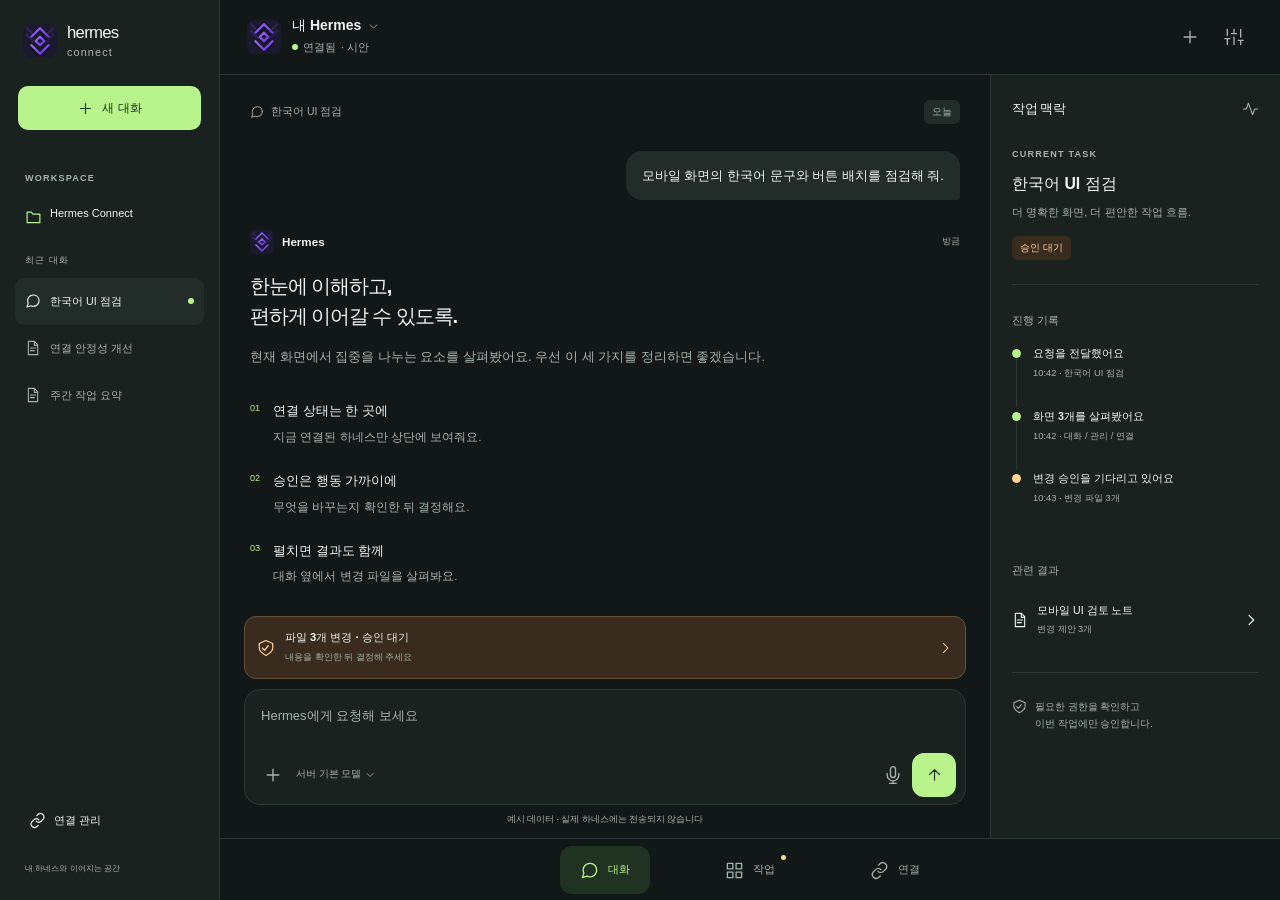
==== design/uiux-preview/app.html @ 6cae2353 "feat(design): add Korean README and five interactive UI concepts" ====
<!doctype html>
<html lang="ko">
  <head>
    <meta charset="utf-8" />
    <meta name="viewport" content="width=device-width, initial-scale=1" />
    <meta name="robots" content="noindex,nofollow" />
    <title>Hermes-Connect · UI 시안</title>
    <link rel="icon" href="assets/hermes.svg" type="image/svg+xml" />
    <link rel="stylesheet" href="app.css" />
  </head>
  <body>
    <div id="app"></div>
    <dialog id="sheet" aria-labelledby="sheet-title"></dialog>
    <div id="toast" role="status" aria-live="polite"></div>
    <script type="module" src="app.js"></script>
  </body>
</html>
---- design/uiux-preview/app.css ----
:root {
  color-scheme: dark;
  --font-scale: 1;
  --bg: #121817;
  --surface: #1a2220;
  --raised: #222c29;
  --line: #2d3833;
  --text: #f0f5f1;
  --muted: #a3b3aa;
  --accent: #b9f38c;
  --accent-ink: #193219;
  --subtle: #203222;
  --amber: #ffd493;
  --amber-bg: #392c1f;
  --danger: #f7a49a;
  font-size: calc(14px * var(--font-scale));
  font-family:
    Inter,
    -apple-system,
    BlinkMacSystemFont,
    "Segoe UI",
    "Noto Sans KR",
    sans-serif;
  font-synthesis: none;
}
* {
  box-sizing: border-box;
}
body {
  margin: 0;
  background: var(--bg);
  color: var(--text);
}
button,
input,
textarea {
  font: inherit;
}
button,
a,
input,
textarea {
  -webkit-tap-highlight-color: transparent;
}
button {
  cursor: pointer;
  color: inherit;
  background: none;
  border: 0;
}
button:disabled {
  opacity: 0.4;
  cursor: not-allowed;
}
a {
  color: inherit;
}
svg {
  width: 20px;
  height: 20px;
  flex-shrink: 0;
  vertical-align: middle;
}
button:focus-visible,
a:focus-visible {
  outline: 2px solid var(--accent);
  outline-offset: 3px;
}
input:focus-visible,
textarea:focus-visible {
  outline: 2px solid var(--accent);
  outline-offset: -2px;
}
button {
  touch-action: manipulation;
}
h1,
h2,
h3,
p {
  margin: 0;
}
h1 {
  font-size: 1.85rem;
  font-weight: 650;
  letter-spacing: -0.065em;
  line-height: 1.4;
}
h2 {
  font-size: 1.15rem;
  letter-spacing: -0.035em;
  line-height: 1.5;
}
h3 {
  font-size: 1rem;
  line-height: 1.5;
}
p {
  line-height: 1.8;
}
small {
  font-size: 0.78rem;
  line-height: 1.65;
}
strong {
  font-weight: 600;
}
.sr-only {
  position: absolute;
  width: 1px;
  height: 1px;
  padding: 0;
  margin: -1px;
  overflow: hidden;
  clip: rect(0, 0, 0, 0);
  white-space: nowrap;
  border: 0;
}
.app-shell {
  height: 100dvh;
  display: flex;
  overflow: hidden;
}
.app-main {
  display: flex;
  flex-direction: column;
  flex: 1;
  min-width: 0;
  min-height: 0;
}
.app-header {
  display: flex;
  justify-content: space-between;
  align-items: center;
  padding: 15px 22px;
  gap: 10px;
  border-bottom: 1px solid var(--line);
  flex-shrink: 0;
  background: var(--bg);
}
.connection-title {
  display: flex;
  align-items: center;
  text-align: left;
  gap: 11px;
  min-width: 0;
  padding: 0;
}
.connection-title > span:last-child {
  min-width: 0;
}
.connection-title strong {
  display: flex;
  gap: 6px;
  align-items: center;
  overflow-wrap: anywhere;
}
.connection-title strong svg {
  width: 13px;
  height: 13px;
  color: var(--muted);
}
.connection-title small {
  display: flex;
  align-items: center;
  gap: 5px;
  color: var(--muted);
  margin-top: 3px;
  flex-wrap: wrap;
}
.brand-mark {
  width: 34px;
  height: 34px;
  border-radius: 11px;
  display: inline-flex;
  align-items: center;
  justify-content: center;
  flex-shrink: 0;
  background: transparent;
}
.brand-mark img {
  width: 100%;
  height: 100%;
}
.status-dot,
.tiny-dot,
.metric-dot {
  display: inline-block;
  width: 6px;
  height: 6px;
  border-radius: 50%;
  background: var(--accent);
  flex-shrink: 0;
}
.status-dot.disconnected {
  background: var(--amber);
}
.header-actions {
  display: flex;
  align-items: center;
  flex-shrink: 0;
}
.icon-btn {
  display: inline-flex;
  align-items: center;
  justify-content: center;
  min-width: 44px;
  min-height: 44px;
  padding: 10px;
  border-radius: 12px;
  color: var(--muted);
}
.icon-btn:hover {
  background: var(--raised);
  color: var(--text);
}
.btn {
  display: inline-flex;
  align-items: center;
  justify-content: center;
  gap: 8px;
  min-height: 44px;
  border-radius: 10px;
  padding: 10px 14px;
  font-size: 0.86rem;
  font-weight: 550;
  line-height: 1.5;
}
.btn:hover {
  background: var(--raised);
}
.btn.primary {
  background: var(--accent);
  color: var(--accent-ink);
}
.btn.primary:hover {
  filter: brightness(0.94);
}
.btn.outlined {
  border: 1px solid var(--line);
}
.btn.wide {
  width: 100%;
}
.btn svg {
  width: 17px;
  height: 17px;
}
.badge {
  font-size: 0.7rem;
  line-height: 1.6;
  display: inline-flex;
  align-items: center;
  justify-content: center;
  padding: 4px 8px;
  border-radius: 6px;
  background: var(--raised);
  color: var(--muted);
  flex-shrink: 0;
}
.badge.amber {
  color: var(--amber);
  background: var(--amber-bg);
}
.badge.green {
  color: var(--accent);
  background: var(--subtle);
}
.eyebrow,
.page-kicker {
  font-size: 0.65rem;
  letter-spacing: 0.13em;
  line-height: 1.7;
  color: var(--muted);
  font-weight: 600;
}
.workspace {
  flex: 1;
  display: flex;
  min-height: 0;
  min-width: 0;
  overflow: hidden;
}
.chat-panel {
  display: flex;
  flex-direction: column;
  flex: 1;
  min-width: 0;
  min-height: 0;
}
.chat-scroll {
  flex: 1;
  min-height: 0;
  overflow: auto;
  padding: 20px 22px 8px;
  overscroll-behavior: contain;
  scrollbar-width: thin;
  scrollbar-color: var(--line) transparent;
}
.conversation-title {
  display: flex;
  align-items: center;
  justify-content: space-between;
  gap: 10px;
  font-size: 0.75rem;
  color: var(--muted);
  margin-bottom: 27px;
}
.conversation-title > span:first-child {
  display: flex;
  align-items: center;
  gap: 7px;
}
.conversation-title svg {
  width: 14px;
  height: 14px;
}
.user-message {
  margin: 0 0 30px auto;
  width: fit-content;
  max-width: 89%;
  padding: 13px 16px;
  border-radius: 16px 16px 3px 16px;
  background: var(--raised);
  font-size: 0.94rem;
  line-height: 1.75;
  overflow-wrap: anywhere;
  white-space: pre-wrap;
}
.message-author {
  display: flex;
  align-items: center;
  gap: 8px;
  font-size: 0.83rem;
  margin-bottom: 17px;
}
.message-author .brand-mark {
  width: 24px;
  height: 24px;
  border-radius: 8px;
}
.message-author .brand-mark img {
  width: 100%;
  height: 100%;
}
.message-author > span:last-child {
  margin-left: auto;
  color: var(--muted);
  font-size: 0.65rem;
}
.assistant-message h2 {
  font-size: 1.45rem;
  line-height: 1.5;
  letter-spacing: -0.055em;
  margin-bottom: 13px;
}
.assistant-message > p {
  font-size: 0.93rem;
  color: var(--muted);
}
.findings {
  margin: 20px 0;
}
.findings > div {
  display: flex;
  align-items: flex-start;
  gap: 13px;
  padding: 11px 0;
}
.findings > div > span {
  font-size: 0.65rem;
  color: var(--accent);
  padding-top: 4px;
  font-variant-numeric: tabular-nums;
}
.findings p {
  font-size: 0.84rem;
  color: var(--muted);
}
.findings strong {
  display: block;
  color: var(--text);
  font-size: 0.94rem;
  margin-bottom: 3px;
}
.artifact-card {
  display: flex;
  align-items: center;
  gap: 12px;
  text-align: left;
  width: 100%;
  padding: 15px;
  border: 1px solid var(--line);
  border-radius: 12px;
  background: var(--surface);
}
.artifact-card > svg:first-child {
  color: var(--accent);
}
.artifact-card > span {
  flex: 1;
  min-width: 0;
}
.artifact-card strong {
  font-size: 0.86rem;
  display: block;
}
.artifact-card small {
  display: block;
  color: var(--muted);
  margin-top: 4px;
}
.artifact-card > svg:last-child {
  width: 16px;
  color: var(--muted);
}
.message-meta {
  display: flex;
  align-items: center;
  gap: 6px;
  font-size: 0.67rem;
  color: var(--muted);
  margin: 6px 0 12px;
}
.message-meta > svg {
  width: 13px;
  height: 13px;
}
.message-meta .icon-btn {
  margin-left: auto;
}
.message-meta .icon-btn svg {
  width: 15px;
}
.composer-wrap {
  padding: 8px 16px 10px;
  flex-shrink: 0;
  background: var(--bg);
  max-height: 52%;
  overflow: auto;
}
.composer {
  border: 1px solid var(--line);
  border-radius: 16px;
  background: var(--surface);
  padding: 10px 9px 7px;
}
.composer textarea {
  width: 100%;
  resize: none;
  display: block;
  background: transparent;
  color: var(--text);
  border: 0;
  border-radius: 5px;
  padding: 5px 7px;
  min-height: 47px;
  max-height: 160px;
  font-size: 0.93rem;
  line-height: 1.65;
}
.composer textarea::placeholder {
  color: var(--muted);
}
.composer-tools {
  display: flex;
  justify-content: space-between;
  align-items: center;
  gap: 6px;
}
.composer-tools > div {
  display: flex;
  align-items: center;
  min-width: 0;
}
.composer-tools .icon-btn {
  padding: 8px;
  min-width: 38px;
  min-height: 44px;
}
.model-button {
  font-size: 0.7rem;
  color: var(--muted);
  padding: 7px 4px;
  gap: 3px;
  flex-direction: row-reverse;
}
.model-button svg {
  width: 12px;
  height: 12px;
}
.send-button {
  display: flex;
  align-items: center;
  justify-content: center;
  background: var(--accent);
  color: var(--accent-ink);
  border-radius: 12px;
  min-width: 44px;
  min-height: 44px;
}
.send-button svg {
  width: 17px;
  height: 17px;
}
.composer-note {
  display: block;
  text-align: center;
  color: var(--muted);
  font-size: 0.62rem;
  margin: 7px 0 0;
}
.approval-card {
  border: 1px solid #675037;
  background: var(--amber-bg);
  padding: 17px;
  border-radius: 14px;
  margin: 18px 0;
}
.approval-heading {
  display: flex;
  align-items: center;
  flex-wrap: wrap;
  gap: 10px;
}
.approval-icon {
  display: flex;
  align-items: center;
  justify-content: center;
  color: var(--amber);
  width: 31px;
  height: 34px;
  flex-shrink: 0;
}
.approval-heading > div {
  flex: 1;
  min-width: 100px;
}
.approval-heading strong {
  display: block;
  font-size: 0.85rem;
  line-height: 1.6;
}
.approval-heading small {
  display: block;
  color: var(--muted);
  font-size: 0.7rem;
  margin-top: 3px;
}
.approval-heading .badge {
  font-size: 0.63rem;
  background: transparent;
  padding: 0;
}
.approval-card > p {
  font-size: 0.82rem;
  margin-top: 12px;
  color: var(--muted);
}
.approval-actions {
  display: flex;
  justify-content: flex-end;
  gap: 7px;
  margin-top: 12px;
}
.approval-actions .btn {
  font-size: 0.8rem;
}
.approval-card.compact {
  padding: 11px 12px;
  margin: 0 0 10px;
}
.compact .approval-heading {
  gap: 6px;
}
.compact .approval-heading .badge {
  display: none;
}
.compact .approval-icon {
  width: 23px;
}
.compact .approval-heading strong {
  font-size: 0.78rem;
}
.compact .approval-actions {
  margin-top: 6px;
}
.compact .approval-actions .btn {
  padding: 7px 13px;
}
.compact .approval-actions .btn:first-child {
  color: var(--muted);
}
.decision-receipt {
  display: flex;
  align-items: center;
  gap: 8px;
  flex-wrap: wrap;
  font-size: 0.78rem;
  padding: 12px;
  color: var(--accent);
}
.decision-receipt small {
  margin-left: auto;
}
.bottom-nav {
  display: flex;
  align-items: stretch;
  justify-content: space-around;
  border-top: 1px solid var(--line);
  padding: 6px 10px max(6px, env(safe-area-inset-bottom));
  background: var(--bg);
  flex-shrink: 0;
}
.bottom-nav > button {
  min-width: 64px;
  min-height: 48px;
  display: flex;
  flex-direction: column;
  align-items: center;
  justify-content: center;
  gap: 5px;
  border-radius: 12px;
  position: relative;
  color: var(--muted);
  padding: 5px 9px;
}
.bottom-nav > button > span {
  font-size: 0.7rem;
}
.bottom-nav > button[aria-current] {
  color: var(--accent);
  background: var(--subtle);
}
.bottom-nav svg {
  width: 19px;
  height: 19px;
}
.nav-dot {
  position: absolute;
  top: 5px;
  right: 20%;
  background: var(--amber);
  width: 5px;
  height: 5px;
  border-radius: 50%;
}
.offline-banner {
  background: var(--amber-bg);
  color: var(--amber);
  padding: 8px 15px;
  display: flex;
  align-items: center;
  gap: 8px;
  flex-shrink: 0;
  font-size: 0.75rem;
  line-height: 1.6;
}
.offline-banner > span {
  flex: 1;
}
.offline-banner .btn {
  font-size: 0.75rem;
  min-width: 65px;
  padding: 5px;
}
.session-sidebar,
.context-rail {
  display: none;
}
.scroll-panel {
  flex: 1;
  min-width: 0;
  overflow: auto;
  padding: 28px 22px;
}
.page-kicker {
  color: var(--accent);
  margin-bottom: 9px;
}
.page-heading {
  display: flex;
  align-items: center;
  justify-content: space-between;
  gap: 10px;
  margin-bottom: 24px;
}
.page-heading p {
  color: var(--muted);
  font-size: 0.87rem;
  margin-top: 7px;
}
.metrics {
  display: grid;
  grid-template-columns: repeat(3, minmax(0, 1fr));
  gap: 8px;
  padding: 17px 0;
  border-top: 1px solid var(--line);
  border-bottom: 1px solid var(--line);
  margin-bottom: 24px;
}
.metrics > div {
  padding-left: 15px;
  border-left: 1px solid var(--line);
}
.metrics > div:first-child {
  border-left: 0;
  padding-left: 0;
}
.metrics > div > span {
  font-size: 0.7rem;
  color: var(--muted);
}
.metrics strong {
  display: flex;
  align-items: center;
  gap: 8px;
  font-size: 2.25rem;
  line-height: 1.6;
  letter-spacing: -0.055em;
  font-weight: 450;
}
.metrics .attention strong {
  color: var(--amber);
}
.section-heading {
  display: flex;
  align-items: center;
  justify-content: space-between;
  margin: 26px 0 13px;
  gap: 10px;
}
.section-heading h2 {
  font-size: 0.94rem;
}
.section-heading > svg {
  color: var(--muted);
  width: 17px;
}
.task-list {
  border-top: 1px solid var(--line);
}
.task-row {
  display: flex;
  align-items: center;
  gap: 12px;
  text-align: left;
  width: 100%;
  padding: 19px 0;
  border-bottom: 1px solid var(--line);
}
.task-icon {
  width: 38px;
  height: 40px;
  display: flex;
  align-items: center;
  justify-content: center;
  background: var(--raised);
  color: var(--accent);
  border-radius: 11px;
  flex-shrink: 0;
}
.task-icon.amber {
  color: var(--amber);
  background: var(--amber-bg);
}
.task-text {
  flex: 1;
  min-width: 0;
}
.task-text strong {
  font-size: 0.9rem;
  display: block;
  line-height: 1.6;
}
.task-text small {
  color: var(--muted);
  display: block;
  margin-top: 3px;
  font-size: 0.72rem;
}
.task-row > svg {
  width: 16px;
  color: var(--muted);
}
.progress {
  display: block;
  height: 3px;
  background: var(--raised);
  border-radius: 5px;
  margin-top: 10px;
  overflow: hidden;
  max-width: 170px;
}
.progress span {
  display: block;
  width: 68%;
  height: 100%;
  background: var(--accent);
}
.insight-card {
  display: flex;
  align-items: flex-start;
  gap: 13px;
  background: var(--surface);
  border-radius: 14px;
  padding: 18px;
  margin-top: 25px;
}
.insight-card > svg {
  color: var(--accent);
  margin-top: 2px;
}
.insight-card strong {
  font-size: 0.86rem;
}
.insight-card p {
  font-size: 0.8rem;
  color: var(--muted);
  margin-top: 7px;
}
.insight-card .btn {
  padding-left: 0;
  color: var(--accent);
  font-size: 0.76rem;
}
.local-reply {
  font-size: 0.9rem;
  line-height: 1.8;
  margin-bottom: 24px;
  color: var(--muted);
  overflow-wrap: anywhere;
}
.empty-state {
  text-align: center;
  padding: 45px 0;
}
.empty-state > .brand-mark {
  width: 52px;
  height: 52px;
  border-radius: 17px;
  margin-bottom: 24px;
}
.empty-state .eyebrow {
  margin-bottom: 18px;
}
.empty-state p:not(.eyebrow) {
  color: var(--muted);
  font-size: 0.9rem;
  margin: 16px 0;
}
.empty-state .btn {
  border: 1px solid var(--line);
  font-size: 0.8rem;
}
.connection-card {
  border: 1px solid var(--line);
  border-radius: 16px;
  background: var(--surface);
  padding: 18px;
}
.connection-card-title {
  display: flex;
  gap: 10px;
  align-items: center;
  flex-wrap: wrap;
}
.connection-card-title > div {
  flex: 1;
  min-width: 100px;
}
.connection-card-title h2 {
  font-size: 1rem;
  overflow-wrap: anywhere;
}
.connection-card-title p {
  font-size: 0.7rem;
  color: var(--muted);
  margin-top: 2px;
}
.capability-list {
  display: flex;
  gap: 20px;
  flex-wrap: wrap;
  margin: 24px 0;
  font-size: 0.8rem;
}
.capability-list span {
  display: flex;
  align-items: center;
  gap: 6px;
  color: var(--muted);
}
.capability-list svg {
  width: 15px;
  height: 15px;
  color: var(--accent);
}
.route-row {
  display: flex;
  align-items: center;
  gap: 9px;
  text-align: left;
  width: 100%;
  border-top: 1px solid var(--line);
  padding: 17px 0 0;
  font-size: 0.82rem;
}
.route-row > span {
  flex: 1;
}
.route-row small {
  display: block;
  color: var(--muted);
  font-size: 0.72rem;
  margin-top: 3px;
}
.route-row > svg {
  width: 17px;
  color: var(--muted);
}
.extension-card {
  padding: 22px 0;
  margin: 6px 0 18px;
  border-bottom: 1px solid var(--line);
}
.extension-card > div {
  display: flex;
  gap: 9px;
  font-size: 0.9rem;
}
.extension-card p {
  font-size: 0.85rem;
  color: var(--muted);
  margin: 14px 0 5px;
}
.extension-card .btn {
  color: var(--accent);
  padding-left: 0;
}
.muted-note {
  font-size: 0.75rem;
  color: var(--muted);
  line-height: 1.8;
  margin: 18px 0;
}
.studio-switch {
  display: none;
}
.artifact-pane {
  display: none;
}
.theme-mission {
  --bg: #111923;
  --surface: #192332;
  --raised: #202f41;
  --line: #2a3b50;
  --text: #f3f6fd;
  --muted: #a2b3c9;
  --accent: #adc8ff;
  --accent-ink: #14294b;
  --subtle: #20314a;
}
.theme-mission .brand-mark {
  border-radius: 9px;
}
.theme-mission .page-heading h1 {
  font-size: 1.7rem;
}
.theme-mission .approval-card {
  border-radius: 10px;
}
.theme-studio {
  --bg: #14171d;
  --surface: #1b2029;
  --raised: #252c36;
  --line: #303745;
  --text: #eef3fc;
  --muted: #a4afc1;
  --accent: #a5dafa;
  --accent-ink: #153747;
  --subtle: #213441;
}
.theme-studio .app-header {
  padding-top: 12px;
  padding-bottom: 12px;
}
.theme-studio .studio-switch {
  display: flex;
  gap: 18px;
  padding: 0 22px;
  border-bottom: 1px solid var(--line);
  flex-shrink: 0;
}
.studio-switch button {
  min-height: 47px;
  position: relative;
  font-size: 0.85rem;
  color: var(--muted);
  padding: 8px 6px;
}
.studio-switch button[aria-selected="true"] {
  color: var(--accent);
  box-shadow: inset 0 -2px var(--accent);
}
.studio-switch button > span {
  font-size: 0.65rem;
  margin-left: 5px;
  border: 1px solid var(--line);
  padding: 2px 5px;
  border-radius: 4px;
}
.show-result > .chat-panel {
  display: none;
}
.show-result > .artifact-pane {
  display: flex;
  flex: 1;
  min-width: 0;
  flex-direction: column;
}
.result-heading {
  padding: 19px 20px;
  display: flex;
  justify-content: space-between;
  align-items: center;
  gap: 10px;
}
.result-heading > div {
  display: flex;
  align-items: center;
  gap: 8px;
  font-size: 0.85rem;
}
.result-heading svg {
  width: 17px;
  color: var(--accent);
}
.result-tabs {
  display: flex;
  gap: 15px;
  border-bottom: 1px solid var(--line);
  padding: 0 20px;
}
.result-tabs button {
  padding: 10px 0 12px;
  min-height: 44px;
  font-size: 0.74rem;
  color: var(--muted);
}
.result-tabs button[aria-selected="true"] {
  color: var(--accent);
  box-shadow: inset 0 -2px var(--accent);
}
.artifact-scroll {
  flex: 1;
  overflow: auto;
  min-height: 0;
  padding: 20px;
}
.diff-summary h2 {
  font-size: 1rem;
}
.diff-summary p {
  font-size: 0.74rem;
  color: var(--muted);
  margin: 6px 0 10px;
}
.diff-plus {
  color: #a4deb5;
  font-size: 0.75rem;
}
.diff-minus {
  color: #e7a59e;
  font-size: 0.75rem;
  margin-left: 7px;
}
.diff-file {
  display: flex;
  align-items: center;
  gap: 7px;
  font-size: 0.77rem;
  padding: 12px;
  margin-top: 24px;
  background: var(--raised);
  border: 1px solid var(--line);
  border-radius: 8px 8px 0 0;
}
.diff-file svg {
  width: 14px;
}
.code-diff {
  margin: 0 0 18px;
  overflow-x: auto;
  border: 1px solid var(--line);
  border-top: 0;
  border-radius: 0 0 8px 8px;
  font-size: 0.7rem;
  line-height: 2.2;
  padding: 12px 0;
  tab-size: 2;
  font-family: "SFMono-Regular", Consolas, monospace;
}
.code-diff span {
  display: inline-block;
  min-width: 100%;
  padding: 0 10px;
}
.code-context {
  color: var(--muted);
}
.code-minus {
  color: #efaba8;
  background: #432b3060;
}
.code-plus {
  color: #a4deb5;
  background: #23463260;
}
.changed-file {
  display: flex;
  gap: 8px;
  align-items: center;
  font-size: 0.71rem;
  padding: 13px 0;
  border-bottom: 1px solid var(--line);
  flex-wrap: wrap;
  overflow-wrap: anywhere;
}
.changed-file svg {
  width: 14px;
}
.changed-file span {
  margin-left: auto;
  color: var(--muted);
}
.artifact-approval {
  padding: 12px 15px;
  max-height: 45%;
  overflow: auto;
}
.note-document h2 {
  margin: 13px 0;
}
.note-document h3 {
  margin: 24px 0 9px;
  font-size: 0.98rem;
}
.note-document p {
  font-size: 0.88rem;
  color: var(--muted);
}
.terminal {
  font-family: "SFMono-Regular", Consolas, monospace;
  font-size: 0.77rem;
  line-height: 2;
  overflow-wrap: anywhere;
}
.terminal p {
  margin: 12px 0;
}
.terminal span {
  color: var(--muted);
  font-size: 0.65rem;
  margin-right: 6px;
}
.terminal-wait {
  color: var(--amber);
}
.terminal small {
  color: var(--muted);
}
.theme-paper {
  color-scheme: light;
  --bg: #faf8f2;
  --surface: #f1eee4;
  --raised: #ece9df;
  --line: #dcd9cf;
  --text: #2c332c;
  --muted: #656e61;
  --accent: #476044;
  --accent-ink: #fffdf5;
  --subtle: #e6ebde;
  --amber: #7c562b;
  --amber-bg: #f3ecdc;
  --danger: #a24738;
}
.theme-paper .app-header {
  background: #faf8f2;
}
.theme-paper .chat-scroll {
  padding-top: 16px;
}
.theme-paper .conversation-title {
  margin-bottom: 22px;
}
.paper-heading {
  padding: 4px 0 27px;
  border-bottom: 1px solid var(--line);
  margin-bottom: 25px;
}
.paper-heading > span {
  font-size: 0.63rem;
  letter-spacing: 0.14em;
  color: var(--accent);
}
.paper-heading h1 {
  margin: 16px 0 12px;
  font-family: Georgia, "Noto Serif KR", serif;
  font-weight: 500;
  font-size: 2.02rem;
  line-height: 1.4;
}
.paper-heading > p {
  color: var(--muted);
  font-size: 0.75rem;
}
.theme-paper .user-message {
  background: transparent;
  border-left: 2px solid #b6bda6;
  border-radius: 0;
  padding: 3px 0 3px 15px;
  max-width: 100%;
  width: 100%;
  font-size: 0.88rem;
  color: var(--muted);
}
.theme-paper .assistant-message h2 {
  font-size: 1.3rem;
  font-weight: 600;
}
.theme-paper .findings > div {
  border-bottom: 1px solid var(--line);
  padding: 16px 0;
}
.theme-paper .artifact-card {
  border-radius: 3px;
}
.theme-paper .composer {
  border-radius: 10px;
}
.theme-paper .approval-card {
  border-color: #dacaae;
}
.theme-paper .bottom-nav > button[aria-current] {
  background: transparent;
}
.theme-paper .code-plus {
  color: #355c3c;
}
.theme-paper .code-minus {
  color: #9c443c;
}
.theme-pulse {
  --bg: #211b1c;
  --surface: #2c2325;
  --raised: #382c2f;
  --line: #4a373b;
  --text: #fff0e9;
  --muted: #c6aca8;
  --accent: #ffad97;
  --accent-ink: #49271e;
  --subtle: #422b29;
  --amber: #ffcc9b;
  --amber-bg: #3c2c24;
}
.voice-panel {
  flex: 1;
  min-width: 0;
  display: flex;
  flex-direction: column;
  overflow: auto;
  padding: 30px 23px 13px;
}
.voice-top h1 {
  font-size: 2.1rem;
  margin-top: 16px;
  letter-spacing: -0.055em;
  line-height: 1.4;
}
.voice-top p {
  font-size: 0.85rem;
  color: var(--muted);
  margin-top: 12px;
}
.voice-orbit {
  position: relative;
  display: grid;
  place-items: center;
  flex: 1;
  min-height: 210px;
  margin: 5px 0;
}
.voice-orbit > div {
  position: absolute;
  width: 182px;
  height: 182px;
  border: 1px solid #e396822a;
  border-radius: 50%;
}
.voice-orbit > div:nth-child(2) {
  width: 140px;
  height: 140px;
  border-color: #e3968240;
}
.voice-orbit > span {
  width: 94px;
  height: 94px;
  display: grid;
  place-items: center;
  background: var(--accent);
  color: var(--accent-ink);
  border-radius: 50%;
  box-shadow: 0 0 50px #ffad9712;
}
.voice-orbit > span svg {
  width: 30px;
  height: 30px;
}
.voice-orbit.listening > div {
  animation: ripple 1.8s ease-in-out infinite;
}
.voice-orbit.listening > div:nth-child(2) {
  animation-delay: 0.3s;
}
.voice-bottom {
  margin-top: auto;
}
.voice-current {
  display: flex;
  align-items: center;
  gap: 10px;
  text-align: left;
  width: 100%;
  padding: 16px;
  border-radius: 14px;
  background: var(--surface);
  border: 1px solid var(--line);
}
.voice-current > span:nth-child(2) {
  flex: 1;
}
.voice-current strong {
  display: block;
  font-size: 0.86rem;
  line-height: 1.6;
}
.voice-current small {
  display: block;
  color: var(--muted);
  font-size: 0.7rem;
  margin-top: 4px;
}
.voice-current > svg {
  width: 16px;
  color: var(--muted);
}
.thumb-actions {
  display: grid;
  grid-template-columns: 1fr 1fr;
  gap: 10px;
  margin-top: 13px;
}
.thumb-actions .btn {
  min-height: 54px;
  border-radius: 14px;
}
.theme-pulse .bottom-nav {
  border-top: 0;
  padding-top: 10px;
}
.theme-pulse .bottom-nav > button[aria-current] {
  background: var(--surface);
}
.theme-pulse .bottom-nav > button {
  min-width: 58px;
}
.theme-pulse .app-header {
  border-bottom: 0;
}
.theme-pulse .composer {
  border-radius: 22px;
}
dialog {
  color: var(--text);
  background: var(--bg);
  border: 1px solid var(--line);
  border-radius: 22px;
  padding: 0;
  width: min(520px, calc(100% - 28px));
  max-height: 88dvh;
  overflow: auto;
  box-shadow: 0 24px 100px #0007;
}
dialog::backdrop {
  background: #030807b0;
  backdrop-filter: blur(5px);
}
.sheet-header {
  position: sticky;
  top: 0;
  display: flex;
  align-items: center;
  justify-content: space-between;
  gap: 8px;
  padding: 17px 20px 12px;
  background: var(--bg);
  border-bottom: 1px solid var(--line);
  z-index: 1;
}
.sheet-header h2 {
  font-size: 1.1rem;
}
.sheet-content {
  padding: 20px;
}
.sheet-content > p {
  font-size: 0.9rem;
  color: var(--muted);
  margin: 14px 0;
}
.sheet-callout {
  display: flex;
  align-items: center;
  gap: 12px;
  padding: 16px;
  background: var(--surface);
  border-radius: 12px;
}
.sheet-callout > svg {
  color: var(--accent);
}
.sheet-callout strong {
  font-size: 0.95rem;
}
.sheet-callout p {
  font-size: 0.76rem;
  color: var(--muted);
  margin-top: 4px;
}
.sheet-actions {
  display: flex;
  gap: 10px;
  justify-content: flex-end;
  margin-top: 20px;
  flex-wrap: wrap;
}
.review-files {
  list-style: none;
  padding: 0;
  margin: 22px 0;
}
.review-files li {
  font-size: 0.78rem;
  padding: 13px 0;
  border-bottom: 1px solid var(--line);
  overflow-wrap: anywhere;
}
.review-files span {
  display: block;
  color: var(--muted);
  margin-top: 5px;
}
.font-options {
  display: flex;
  gap: 8px;
  flex-wrap: wrap;
}
.details {
  display: grid;
  grid-template-columns: auto 1fr;
  gap: 16px 24px;
  font-size: 0.86rem;
  line-height: 1.7;
  margin: 24px 0;
}
.details dt {
  color: var(--muted);
}
.details dd {
  margin: 0;
}
.field-label {
  display: block;
  font-size: 0.86rem;
  margin-bottom: 10px;
}
.text-field {
  display: block;
  width: 100%;
  border: 1px solid var(--line);
  border-radius: 10px;
  background: var(--surface);
  color: var(--text);
  padding: 13px;
  font-size: 0.94rem;
}
.text-link {
  display: inline-flex;
  min-height: 44px;
  align-items: center;
  color: var(--accent);
  font-size: 0.85rem;
}
.timeline {
  list-style: none;
  margin: 16px 0 30px;
  padding: 0;
}
.timeline li {
  display: flex;
  gap: 12px;
  padding: 0 0 25px;
  position: relative;
  align-items: flex-start;
}
.timeline li:not(:last-child):before {
  content: "";
  position: absolute;
  top: 10px;
  left: 4px;
  bottom: 0;
  width: 1px;
  background: var(--line);
}
.timeline-dot {
  width: 9px;
  height: 9px;
  border: 1px solid var(--muted);
  background: var(--bg);
  border-radius: 50%;
  position: relative;
  margin-top: 5px;
  flex-shrink: 0;
}
.timeline-dot.done {
  border-color: var(--accent);
  background: var(--accent);
}
.timeline-dot.waiting {
  border-color: var(--amber);
  background: var(--amber);
}
.timeline strong {
  display: block;
  font-size: 0.76rem;
  line-height: 1.7;
}
.timeline small {
  display: block;
  color: var(--muted);
  font-size: 0.67rem;
  margin-top: 4px;
}
#toast {
  position: fixed;
  z-index: 9;
  bottom: 85px;
  left: 50%;
  transform: translate(-50%, 15px);
  opacity: 0;
  pointer-events: none;
  max-width: calc(100% - 32px);
  width: max-content;
  padding: 14px 18px;
  background: var(--text);
  color: var(--bg);
  border-radius: 12px;
  font-size: 0.84rem;
  line-height: 1.65;
  box-shadow: 0 10px 30px #0004;
  transition:
    opacity 0.18s,
    transform 0.18s;
}
#toast.visible {
  opacity: 1;
  transform: translate(-50%, 0);
}
@media (min-width: 720px) {
  .app-header {
    padding-left: 27px;
    padding-right: 24px;
  }
  .chat-scroll {
    padding: 25px 30px 10px;
  }
  .composer-wrap {
    padding: 12px 24px;
  }
  .context-rail {
    display: block;
    flex: 0 0 280px;
    padding: 24px 21px;
    border-left: 1px solid var(--line);
    background: var(--surface);
    overflow: auto;
  }
  .context-rail > .section-heading {
    margin-top: 0;
    margin-bottom: 25px;
  }
  .context-task {
    padding-bottom: 24px;
    border-bottom: 1px solid var(--line);
  }
  .context-task h3 {
    margin: 10px 0 6px;
    font-size: 1.13rem;
  }
  .context-task p {
    font-size: 0.8rem;
    color: var(--muted);
    margin-bottom: 14px;
  }
  .small-heading {
    font-size: 0.77rem;
    margin: 27px 0 16px;
    color: var(--muted);
  }
  .file-row {
    display: flex;
    gap: 9px;
    align-items: center;
    width: 100%;
    text-align: left;
    font-size: 0.76rem;
    padding: 10px 0;
    min-height: 44px;
  }
  .file-row > span {
    flex: 1;
    min-width: 0;
  }
  .file-row small {
    display: block;
    color: var(--muted);
    font-size: 0.65rem;
    margin-top: 4px;
  }
  .file-row > svg {
    width: 16px;
  }
  .context-footer {
    display: flex;
    gap: 8px;
    font-size: 0.68rem;
    line-height: 1.8;
    color: var(--muted);
    padding: 25px 0;
    margin-top: 25px;
    border-top: 1px solid var(--line);
  }
  .context-footer svg {
    width: 15px;
    height: 17px;
  }
  .bottom-nav {
    justify-content: center;
    gap: 55px;
    padding-top: 7px;
  }
  .bottom-nav > button {
    flex-direction: row;
    gap: 9px;
    min-width: 90px;
  }
  .bottom-nav > button > span {
    font-size: 0.76rem;
  }
  .bottom-nav .nav-dot {
    right: 10%;
    top: 9px;
  }
  .scroll-panel {
    padding: 30px;
  }
  .theme-studio .studio-switch {
    display: none;
  }
  .theme-studio .chat-panel,
  .theme-studio .show-result > .chat-panel {
    display: flex;
    flex: 1;
    min-width: 0;
  }
  .theme-studio .artifact-pane,
  .theme-studio .show-result > .artifact-pane {
    display: flex;
    flex-direction: column;
    flex: 1;
    min-width: 0;
    border-left: 1px solid var(--line);
    background: var(--surface);
  }
  .theme-studio .chat-scroll {
    padding: 23px 22px 8px;
  }
  .theme-studio .composer-wrap {
    padding: 12px 15px;
  }
  .theme-studio .assistant-message h2 {
    font-size: 1.32rem;
  }
  .voice-panel {
    padding: 30px 35px 22px;
  }
  .voice-top h1 {
    font-size: 2.3rem;
  }
  .voice-orbit {
    min-height: 230px;
  }
  .voice-orbit > div:first-child {
    width: 210px;
    height: 210px;
  }
  .theme-paper .chat-scroll {
    padding-left: 35px;
    padding-right: 35px;
  }
  .theme-paper .context-rail {
    background: #f1efe5;
  }
}
@media (min-width: 1080px) {
  .session-sidebar {
    display: flex;
    flex-direction: column;
    width: 220px;
    flex-shrink: 0;
    padding: 24px 15px;
    background: var(--surface);
    border-right: 1px solid var(--line);
    overflow: auto;
  }
  .sidebar-brand {
    display: flex;
    align-items: center;
    gap: 10px;
    text-decoration: none;
    margin: 0 8px 28px;
  }
  .sidebar-brand > span:last-child {
    font-size: 1.2rem;
    line-height: 1.05;
    letter-spacing: -0.045em;
  }
  .sidebar-brand strong {
    display: block;
    font-size: 0.78rem;
    font-weight: 400;
    letter-spacing: 0.1em;
    color: var(--muted);
    margin-top: 5px;
  }
  .session-sidebar > .btn {
    margin: 0 3px 25px;
  }
  .session-sidebar > .eyebrow {
    margin: 16px 10px 10px;
  }
  .project-label {
    display: flex;
    gap: 8px;
    font-size: 0.79rem;
    padding: 10px;
  }
  .project-label svg {
    color: var(--accent);
    width: 17px;
  }
  .session-item {
    display: flex;
    align-items: center;
    gap: 9px;
    padding: 13px 10px;
    min-height: 47px;
    text-align: left;
    font-size: 0.76rem;
    line-height: 1.6;
    border-radius: 9px;
    color: var(--muted);
  }
  .session-item svg {
    width: 16px;
  }
  .session-item > span:not(.tiny-dot) {
    flex: 1;
  }
  .session-item.active {
    color: var(--text);
    background: var(--raised);
  }
  .sidebar-bottom {
    margin-top: auto;
    padding-top: 30px;
  }
  .sidebar-bottom > .btn {
    width: 100%;
    justify-content: flex-start;
    font-size: 0.8rem;
  }
  .sidebar-bottom > small {
    display: block;
    color: var(--muted);
    font-size: 0.6rem;
    margin: 20px 10px 0;
  }
  .context-rail {
    flex-basis: 290px;
  }
  .theme-studio .session-sidebar {
    width: 205px;
  }
  .theme-studio .app-header {
    padding-left: 24px;
  }
  .theme-mission .page-heading h1 {
    font-size: 2rem;
  }
}
@media (max-width: 359px) {
  .app-header {
    padding: 12px;
  }
  .header-actions .icon-btn {
    min-width: 40px;
    padding: 8px;
  }
  .chat-scroll {
    padding-left: 16px;
    padding-right: 16px;
  }
  .composer-wrap {
    padding-left: 10px;
    padding-right: 10px;
  }
  .model-button {
    max-width: 115px;
  }
  .model-button span {
    overflow-wrap: anywhere;
  }
  .page-heading h1 {
    font-size: 1.6rem;
  }
  .scroll-panel {
    padding: 24px 16px;
  }
  .approval-heading .badge {
    display: none;
  }
  .voice-panel {
    padding: 24px 17px 12px;
  }
}
@media (max-height: 650px) {
  .app-header {
    padding-top: 8px;
    padding-bottom: 8px;
  }
  .composer-wrap {
    max-height: 58%;
  }
  .compact .approval-actions {
    margin-top: 0;
  }
  .voice-orbit {
    min-height: 150px;
  }
  .voice-orbit > div:first-child {
    width: 140px;
    height: 140px;
  }
  .voice-orbit > div:nth-child(2) {
    width: 110px;
    height: 110px;
  }
  .voice-orbit > span {
    width: 76px;
    height: 76px;
  }
  .voice-top h1 {
    font-size: 1.8rem;
    margin-top: 9px;
  }
  .voice-panel {
    padding-top: 18px;
  }
  .voice-current {
    padding: 11px;
  }
  .bottom-nav {
    padding-top: 3px;
    padding-bottom: 3px;
  }
}
@media (prefers-reduced-motion: reduce) {
  *,
  *::before,
  *::after {
    animation: none !important;
    transition: none !important;
  }
}
@keyframes ripple {
  50% {
    transform: scale(1.1);
    opacity: 0.5;
  }
}

.focus-approval {
  display: flex;
  align-items: center;
  gap: 10px;
  width: 100%;
  text-align: left;
  padding: 12px;
  background: var(--amber-bg);
  border: 1px solid #675037;
  border-radius: 12px;
  margin-bottom: 10px;
}
.focus-approval > svg {
  color: var(--amber);
  width: 18px;
}
.focus-approval > span {
  flex: 1;
  min-width: 0;
}
.focus-approval strong {
  display: block;
  font-size: 0.8rem;
  line-height: 1.6;
}
.focus-approval small {
  display: block;
  color: var(--muted);
  font-size: 0.67rem;
  margin-top: 3px;
}
.focus-approval > svg:last-child {
  width: 15px;
}
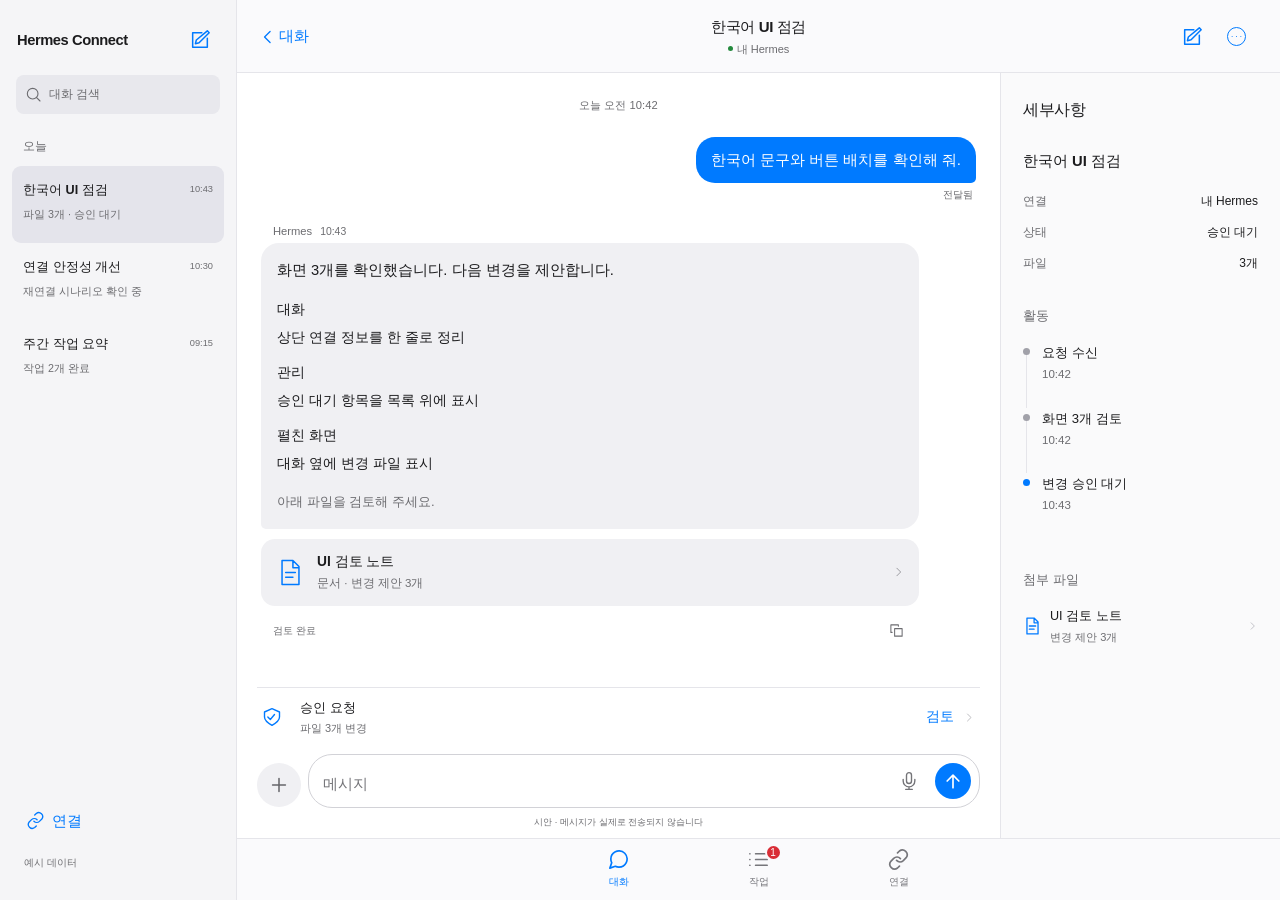
==== commit 92260c5e: "feat(design): redesign prototypes around native app patterns" ====
--- a/design/uiux-preview/app.html
+++ b/design/uiux-preview/app.html
@@ -6,12 +6,12 @@
     <meta name="robots" content="noindex,nofollow" />
     <title>Hermes-Connect · UI 시안</title>
     <link rel="icon" href="assets/hermes.svg" type="image/svg+xml" />
-    <link rel="stylesheet" href="app.css" />
+    <link rel="stylesheet" href="app.css?v=2" />
   </head>
   <body>
     <div id="app"></div>
     <dialog id="sheet" aria-labelledby="sheet-title"></dialog>
     <div id="toast" role="status" aria-live="polite"></div>
-    <script type="module" src="app.js"></script>
+    <script type="module" src="app.js?v=2"></script>
   </body>
 </html>
--- a/design/uiux-preview/app.css
+++ b/design/uiux-preview/app.css
@@ -1,27 +1,21 @@
 :root {
-  color-scheme: dark;
+  color-scheme: light;
   --font-scale: 1;
-  --bg: #121817;
-  --surface: #1a2220;
-  --raised: #222c29;
-  --line: #2d3833;
-  --text: #f0f5f1;
-  --muted: #a3b3aa;
-  --accent: #b9f38c;
-  --accent-ink: #193219;
-  --subtle: #203222;
-  --amber: #ffd493;
-  --amber-bg: #392c1f;
-  --danger: #f7a49a;
-  font-size: calc(14px * var(--font-scale));
+  --bg: #fff;
+  --grouped: #f2f2f7;
+  --surface: #f5f5f7;
+  --line: #e5e5ea;
+  --text: #1c1c1e;
+  --muted: #6c6c70;
+  --accent: #007aff;
+  --accent-ink: #fff;
+  --red: #d92d36;
   font-family:
-    Inter,
-    -apple-system,
-    BlinkMacSystemFont,
-    "Segoe UI",
-    "Noto Sans KR",
+    -apple-system, BlinkMacSystemFont, "Apple SD Gothic Neo", "Segoe UI",
     sans-serif;
+  font-size: calc(16px * var(--font-scale));
   font-synthesis: none;
+  -webkit-font-smoothing: antialiased;
 }
 * {
   box-sizing: border-box;
@@ -47,32 +41,30 @@
   color: inherit;
   background: none;
   border: 0;
+  touch-action: manipulation;
 }
 button:disabled {
-  opacity: 0.4;
+  opacity: 0.35;
   cursor: not-allowed;
 }
 a {
-  color: inherit;
+  color: var(--accent);
 }
 svg {
-  width: 20px;
-  height: 20px;
+  width: 22px;
+  height: 22px;
   flex-shrink: 0;
   vertical-align: middle;
 }
 button:focus-visible,
 a:focus-visible {
   outline: 2px solid var(--accent);
-  outline-offset: 3px;
+  outline-offset: 2px;
 }
 input:focus-visible,
 textarea:focus-visible {
   outline: 2px solid var(--accent);
   outline-offset: -2px;
-}
-button {
-  touch-action: manipulation;
 }
 h1,
 h2,
@@ -81,29 +73,31 @@
   margin: 0;
 }
 h1 {
-  font-size: 1.85rem;
-  font-weight: 650;
-  letter-spacing: -0.065em;
-  line-height: 1.4;
+  font-size: 2.05rem;
+  line-height: 1.25;
+  font-weight: 700;
+  letter-spacing: -0.055em;
 }
 h2 {
   font-size: 1.15rem;
-  letter-spacing: -0.035em;
   line-height: 1.5;
+  letter-spacing: -0.025em;
+  font-weight: 650;
 }
 h3 {
   font-size: 1rem;
   line-height: 1.5;
+  font-weight: 600;
 }
 p {
-  line-height: 1.8;
-}
-small {
-  font-size: 0.78rem;
-  line-height: 1.65;
+  line-height: 1.7;
 }
 strong {
   font-weight: 600;
+}
+small {
+  font-size: 0.76rem;
+  line-height: 1.5;
 }
 .sr-only {
   position: absolute;
@@ -129,76 +123,68 @@
   min-height: 0;
 }
 .app-header {
-  display: flex;
-  justify-content: space-between;
-  align-items: center;
-  padding: 15px 22px;
-  gap: 10px;
+  display: grid;
+  grid-template-columns: 66px minmax(0, 1fr) 88px;
+  align-items: center;
+  gap: 3px;
+  padding: 10px 10px 9px;
   border-bottom: 1px solid var(--line);
+  background: #fafafcf5;
   flex-shrink: 0;
-  background: var(--bg);
+  min-height: 73px;
+}
+.nav-back {
+  display: flex;
+  align-items: center;
+  gap: 1px;
+  color: var(--accent);
+  font-size: 0.9rem;
+  min-height: 44px;
+  padding: 0;
+}
+.nav-back > svg {
+  width: 19px;
+  height: 26px;
 }
 .connection-title {
-  display: flex;
-  align-items: center;
-  text-align: left;
-  gap: 11px;
   min-width: 0;
-  padding: 0;
-}
-.connection-title > span:last-child {
-  min-width: 0;
+  display: flex;
+  flex-direction: column;
+  align-items: center;
+  padding: 2px;
+  min-height: 44px;
+  justify-content: center;
 }
 .connection-title strong {
-  display: flex;
-  gap: 6px;
-  align-items: center;
+  font-size: 0.9rem;
+  line-height: 1.45;
   overflow-wrap: anywhere;
-}
-.connection-title strong svg {
-  width: 13px;
-  height: 13px;
-  color: var(--muted);
+  letter-spacing: -0.025em;
 }
 .connection-title small {
   display: flex;
   align-items: center;
-  gap: 5px;
-  color: var(--muted);
+  gap: 4px;
+  font-size: 0.65rem;
+  color: var(--muted);
+  line-height: 1.5;
   margin-top: 3px;
-  flex-wrap: wrap;
-}
-.brand-mark {
-  width: 34px;
-  height: 34px;
-  border-radius: 11px;
-  display: inline-flex;
-  align-items: center;
-  justify-content: center;
+  overflow-wrap: anywhere;
+}
+.status-dot {
+  width: 5px;
+  height: 5px;
+  border-radius: 50%;
+  display: inline-block;
+  background: #248a3d;
   flex-shrink: 0;
-  background: transparent;
-}
-.brand-mark img {
-  width: 100%;
-  height: 100%;
-}
-.status-dot,
-.tiny-dot,
-.metric-dot {
-  display: inline-block;
-  width: 6px;
-  height: 6px;
-  border-radius: 50%;
-  background: var(--accent);
-  flex-shrink: 0;
 }
 .status-dot.disconnected {
-  background: var(--amber);
+  background: #c77700;
 }
 .header-actions {
   display: flex;
-  align-items: center;
-  flex-shrink: 0;
+  justify-content: flex-end;
 }
 .icon-btn {
   display: inline-flex;
@@ -207,34 +193,46 @@
   min-width: 44px;
   min-height: 44px;
   padding: 10px;
-  border-radius: 12px;
-  color: var(--muted);
+  border-radius: 50%;
+  color: var(--accent);
+  flex-shrink: 0;
+}
+.header-actions .icon-btn {
+  min-width: 38px;
+  padding: 8px;
+}
+.header-actions .icon-btn:last-child svg {
+  width: 19px;
+  height: 19px;
+  border: 1.5px solid currentColor;
+  border-radius: 50%;
+  padding: 1px;
 }
 .icon-btn:hover {
-  background: var(--raised);
-  color: var(--text);
+  background: #e8e8ed88;
 }
 .btn {
   display: inline-flex;
   align-items: center;
   justify-content: center;
-  gap: 8px;
+  gap: 7px;
   min-height: 44px;
   border-radius: 10px;
   padding: 10px 14px;
-  font-size: 0.86rem;
-  font-weight: 550;
+  font-size: 0.92rem;
+  font-weight: 500;
   line-height: 1.5;
+  color: var(--accent);
 }
 .btn:hover {
-  background: var(--raised);
+  background: #007aff08;
 }
 .btn.primary {
   background: var(--accent);
   color: var(--accent-ink);
 }
 .btn.primary:hover {
-  filter: brightness(0.94);
+  filter: brightness(0.95);
 }
 .btn.outlined {
   border: 1px solid var(--line);
@@ -243,36 +241,23 @@
   width: 100%;
 }
 .btn svg {
-  width: 17px;
-  height: 17px;
+  width: 19px;
+  height: 19px;
+}
+.brand-mark {
+  display: inline-flex;
+  width: 34px;
+  height: 34px;
+  flex-shrink: 0;
+}
+.brand-mark img {
+  width: 100%;
+  height: 100%;
+  border-radius: 9px;
 }
 .badge {
-  font-size: 0.7rem;
-  line-height: 1.6;
-  display: inline-flex;
-  align-items: center;
-  justify-content: center;
-  padding: 4px 8px;
-  border-radius: 6px;
-  background: var(--raised);
-  color: var(--muted);
-  flex-shrink: 0;
-}
-.badge.amber {
-  color: var(--amber);
-  background: var(--amber-bg);
-}
-.badge.green {
-  color: var(--accent);
-  background: var(--subtle);
-}
-.eyebrow,
-.page-kicker {
-  font-size: 0.65rem;
-  letter-spacing: 0.13em;
-  line-height: 1.7;
-  color: var(--muted);
-  font-weight: 600;
+  font-size: 0.72rem;
+  color: var(--muted);
 }
 .workspace {
   flex: 1;
@@ -287,382 +272,386 @@
   flex: 1;
   min-width: 0;
   min-height: 0;
+  background: var(--bg);
 }
 .chat-scroll {
   flex: 1;
   min-height: 0;
   overflow: auto;
-  padding: 20px 22px 8px;
+  padding: 20px 18px 8px;
   overscroll-behavior: contain;
   scrollbar-width: thin;
-  scrollbar-color: var(--line) transparent;
-}
-.conversation-title {
-  display: flex;
-  align-items: center;
-  justify-content: space-between;
-  gap: 10px;
-  font-size: 0.75rem;
-  color: var(--muted);
-  margin-bottom: 27px;
-}
-.conversation-title > span:first-child {
-  display: flex;
-  align-items: center;
-  gap: 7px;
-}
-.conversation-title svg {
-  width: 14px;
-  height: 14px;
+  scrollbar-color: #c7c7cc transparent;
+}
+.conversation-date {
+  text-align: center;
+  font-size: 0.7rem;
+  color: var(--muted);
+  margin: 1px 0 24px;
+  font-weight: 500;
 }
 .user-message {
-  margin: 0 0 30px auto;
+  margin: 16px 0 0 auto;
+  max-width: 87%;
   width: fit-content;
-  max-width: 89%;
-  padding: 13px 16px;
-  border-radius: 16px 16px 3px 16px;
-  background: var(--raised);
-  font-size: 0.94rem;
-  line-height: 1.75;
+  background: var(--accent);
+  color: #fff;
+  border-radius: 19px 19px 5px 19px;
+  font-size: 0.95rem;
+  line-height: 1.6;
+  padding: 11px 15px;
+  white-space: pre-wrap;
   overflow-wrap: anywhere;
-  white-space: pre-wrap;
+}
+.delivered {
+  text-align: right;
+  color: var(--muted);
+  font-size: 0.65rem;
+  margin: 5px 3px 23px;
+}
+.assistant-message {
+  max-width: 94%;
 }
 .message-author {
-  display: flex;
-  align-items: center;
+  font-size: 0.7rem;
+  color: var(--muted);
+  margin: 0 0 6px 12px;
+  display: flex;
   gap: 8px;
-  font-size: 0.83rem;
-  margin-bottom: 17px;
-}
-.message-author .brand-mark {
-  width: 24px;
-  height: 24px;
-  border-radius: 8px;
-}
-.message-author .brand-mark img {
-  width: 100%;
-  height: 100%;
-}
-.message-author > span:last-child {
-  margin-left: auto;
-  color: var(--muted);
+  align-items: center;
+}
+.message-author time {
   font-size: 0.65rem;
 }
-.assistant-message h2 {
-  font-size: 1.45rem;
-  line-height: 1.5;
-  letter-spacing: -0.055em;
-  margin-bottom: 13px;
-}
-.assistant-message > p {
-  font-size: 0.93rem;
-  color: var(--muted);
-}
-.findings {
-  margin: 20px 0;
-}
-.findings > div {
-  display: flex;
-  align-items: flex-start;
-  gap: 13px;
-  padding: 11px 0;
-}
-.findings > div > span {
-  font-size: 0.65rem;
-  color: var(--accent);
-  padding-top: 4px;
-  font-variant-numeric: tabular-nums;
-}
-.findings p {
-  font-size: 0.84rem;
-  color: var(--muted);
-}
-.findings strong {
-  display: block;
-  color: var(--text);
-  font-size: 0.94rem;
+.response-content {
+  background: #f0f0f3;
+  border-radius: 18px 18px 18px 5px;
+  padding: 15px 16px;
+  font-size: 0.92rem;
+  line-height: 1.65;
+}
+.report-list {
+  list-style: none;
+  padding: 0;
+  margin: 16px 0;
+}
+.report-list li {
+  margin: 13px 0;
+}
+.report-list strong {
+  display: block;
+  font-size: 0.86rem;
+  font-weight: 600;
   margin-bottom: 3px;
 }
+.report-list span {
+  font-size: 0.88rem;
+  line-height: 1.65;
+}
+.response-content > p:last-child {
+  color: var(--muted);
+  font-size: 0.82rem;
+}
 .artifact-card {
   display: flex;
   align-items: center;
-  gap: 12px;
+  gap: 11px;
   text-align: left;
   width: 100%;
-  padding: 15px;
-  border: 1px solid var(--line);
-  border-radius: 12px;
-  background: var(--surface);
-}
-.artifact-card > svg:first-child {
+  margin-top: 10px;
+  background: #f0f0f3;
+  border-radius: 14px;
+  padding: 13px 14px;
+}
+.document-icon {
+  display: flex;
+  align-items: center;
+  justify-content: center;
   color: var(--accent);
-}
-.artifact-card > span {
+  width: 31px;
+  min-height: 39px;
+  flex-shrink: 0;
+}
+.document-icon svg {
+  width: 29px;
+  height: 35px;
+  stroke-width: 1.25;
+}
+.document-icon.note {
+  color: #b57500;
+}
+.artifact-card > span:nth-child(2) {
   flex: 1;
   min-width: 0;
 }
 .artifact-card strong {
   font-size: 0.86rem;
+  line-height: 1.5;
   display: block;
 }
 .artifact-card small {
   display: block;
-  color: var(--muted);
-  margin-top: 4px;
-}
-.artifact-card > svg:last-child {
-  width: 16px;
-  color: var(--muted);
+  font-size: 0.72rem;
+  color: var(--muted);
+  margin-top: 3px;
+}
+.artifact-card > svg {
+  width: 13px;
+  color: #929297;
 }
 .message-meta {
   display: flex;
   align-items: center;
-  gap: 6px;
-  font-size: 0.67rem;
-  color: var(--muted);
-  margin: 6px 0 12px;
-}
-.message-meta > svg {
-  width: 13px;
-  height: 13px;
+  justify-content: space-between;
+  gap: 8px;
+  margin: 3px 0 3px 12px;
+  color: var(--muted);
+  font-size: 0.65rem;
 }
 .message-meta .icon-btn {
-  margin-left: auto;
+  color: var(--muted);
 }
 .message-meta .icon-btn svg {
   width: 15px;
+  height: 15px;
 }
 .composer-wrap {
-  padding: 8px 16px 10px;
   flex-shrink: 0;
-  background: var(--bg);
-  max-height: 52%;
+  padding: 8px 13px 6px;
+  background: #fffffff5;
+  max-height: 45%;
   overflow: auto;
 }
 .composer {
-  border: 1px solid var(--line);
-  border-radius: 16px;
-  background: var(--surface);
-  padding: 10px 9px 7px;
-}
-.composer textarea {
+  display: flex;
+  align-items: flex-end;
+  gap: 7px;
+}
+.composer > .icon-btn {
+  background: #f0f0f3;
+  color: #646469;
+  margin-bottom: 1px;
+}
+.input-shell {
+  display: flex;
+  align-items: flex-end;
+  min-width: 0;
+  flex: 1;
+  border: 1px solid #d2d2d7;
+  border-radius: 24px;
+  padding: 4px;
+}
+.input-shell textarea {
+  display: block;
+  min-width: 0;
   width: 100%;
   resize: none;
-  display: block;
+  max-height: 130px;
+  border: 0;
+  border-radius: 15px;
   background: transparent;
   color: var(--text);
-  border: 0;
-  border-radius: 5px;
-  padding: 5px 7px;
-  min-height: 47px;
-  max-height: 160px;
-  font-size: 0.93rem;
-  line-height: 1.65;
-}
-.composer textarea::placeholder {
-  color: var(--muted);
-}
-.composer-tools {
-  display: flex;
-  justify-content: space-between;
-  align-items: center;
-  gap: 6px;
-}
-.composer-tools > div {
-  display: flex;
-  align-items: center;
+  padding: 7px 7px 7px 10px;
+  font-size: 0.96rem;
+  line-height: 1.6;
+  min-height: 38px;
+}
+.input-shell textarea::placeholder {
+  color: #747478;
+}
+.input-shell .icon-btn {
+  min-width: 34px;
+  min-height: 36px;
+  padding: 7px;
+  color: #747478;
+  align-self: flex-end;
+}
+.input-shell .icon-btn svg {
+  width: 20px;
+  height: 20px;
+}
+.send-button {
+  display: grid;
+  place-items: center;
+  min-width: 36px;
+  min-height: 36px;
+  background: var(--accent);
+  color: #fff;
+  border-radius: 50%;
+  padding: 7px;
+  align-self: flex-end;
+}
+.send-button svg {
+  width: 20px;
+  height: 20px;
+  stroke-width: 2;
+}
+.composer-note {
+  display: block;
+  text-align: center;
+  color: var(--muted);
+  font-size: 0.58rem;
+  line-height: 1.6;
+  margin: 7px 0 0;
+}
+.focus-approval {
+  display: flex;
+  align-items: center;
+  gap: 9px;
+  padding: 11px 5px;
+  width: 100%;
+  text-align: left;
+  border-top: 1px solid var(--line);
+  margin-bottom: 7px;
+  min-height: 57px;
+}
+.focus-approval > .approval-icon {
+  width: 29px;
+  flex-shrink: 0;
+  color: var(--accent);
+}
+.approval-icon svg {
+  width: 20px;
+  height: 22px;
+}
+.focus-approval > span:nth-child(2) {
+  flex: 1;
   min-width: 0;
 }
-.composer-tools .icon-btn {
-  padding: 8px;
-  min-width: 38px;
-  min-height: 44px;
-}
-.model-button {
-  font-size: 0.7rem;
-  color: var(--muted);
-  padding: 7px 4px;
-  gap: 3px;
-  flex-direction: row-reverse;
-}
-.model-button svg {
+.focus-approval strong {
+  display: block;
+  font-size: 0.79rem;
+  line-height: 1.5;
+  font-weight: 550;
+}
+.focus-approval small {
+  display: block;
+  font-size: 0.69rem;
+  color: var(--muted);
+  margin-top: 2px;
+}
+.review-link {
+  font-size: 0.85rem;
+  color: var(--accent);
+}
+.focus-approval > svg:last-child {
   width: 12px;
-  height: 12px;
-}
-.send-button {
-  display: flex;
-  align-items: center;
-  justify-content: center;
-  background: var(--accent);
-  color: var(--accent-ink);
+  height: 17px;
+  color: #b0b0b5;
+}
+.approval-card {
+  margin: 18px 0;
+  padding: 16px;
+  background: var(--surface);
   border-radius: 12px;
-  min-width: 44px;
-  min-height: 44px;
-}
-.send-button svg {
-  width: 17px;
-  height: 17px;
-}
-.composer-note {
-  display: block;
-  text-align: center;
-  color: var(--muted);
-  font-size: 0.62rem;
-  margin: 7px 0 0;
-}
-.approval-card {
-  border: 1px solid #675037;
-  background: var(--amber-bg);
-  padding: 17px;
-  border-radius: 14px;
-  margin: 18px 0;
 }
 .approval-heading {
   display: flex;
-  align-items: center;
-  flex-wrap: wrap;
-  gap: 10px;
-}
-.approval-icon {
-  display: flex;
-  align-items: center;
-  justify-content: center;
-  color: var(--amber);
-  width: 31px;
-  height: 34px;
-  flex-shrink: 0;
-}
-.approval-heading > div {
-  flex: 1;
-  min-width: 100px;
+  gap: 11px;
+  align-items: center;
+}
+.approval-heading > .approval-icon {
+  color: var(--accent);
 }
 .approval-heading strong {
   display: block;
-  font-size: 0.85rem;
+  font-size: 0.95rem;
+}
+.approval-heading small {
+  display: block;
+  color: var(--muted);
+  font-size: 0.78rem;
+  margin-top: 4px;
+}
+.approval-card > p {
+  font-size: 0.86rem;
+  color: var(--muted);
+  margin: 15px 0;
+}
+.approval-actions {
+  display: flex;
+  justify-content: flex-end;
+  margin-top: 12px;
+}
+.decision-receipt {
+  display: flex;
+  gap: 7px;
+  align-items: center;
+  font-size: 0.78rem;
   line-height: 1.6;
-}
-.approval-heading small {
-  display: block;
-  color: var(--muted);
-  font-size: 0.7rem;
-  margin-top: 3px;
-}
-.approval-heading .badge {
-  font-size: 0.63rem;
-  background: transparent;
-  padding: 0;
-}
-.approval-card > p {
-  font-size: 0.82rem;
-  margin-top: 12px;
-  color: var(--muted);
-}
-.approval-actions {
-  display: flex;
-  justify-content: flex-end;
-  gap: 7px;
-  margin-top: 12px;
-}
-.approval-actions .btn {
-  font-size: 0.8rem;
-}
-.approval-card.compact {
-  padding: 11px 12px;
-  margin: 0 0 10px;
-}
-.compact .approval-heading {
-  gap: 6px;
-}
-.compact .approval-heading .badge {
-  display: none;
-}
-.compact .approval-icon {
-  width: 23px;
-}
-.compact .approval-heading strong {
-  font-size: 0.78rem;
-}
-.compact .approval-actions {
-  margin-top: 6px;
-}
-.compact .approval-actions .btn {
-  padding: 7px 13px;
-}
-.compact .approval-actions .btn:first-child {
-  color: var(--muted);
-}
-.decision-receipt {
-  display: flex;
-  align-items: center;
-  gap: 8px;
-  flex-wrap: wrap;
-  font-size: 0.78rem;
-  padding: 12px;
-  color: var(--accent);
-}
-.decision-receipt small {
-  margin-left: auto;
+  padding: 14px 5px;
+  color: var(--muted);
+}
+.decision-receipt svg {
+  color: #248a3d;
+  width: 18px;
 }
 .bottom-nav {
   display: flex;
   align-items: stretch;
   justify-content: space-around;
+  flex-shrink: 0;
+  background: #fafafcf2;
   border-top: 1px solid var(--line);
-  padding: 6px 10px max(6px, env(safe-area-inset-bottom));
-  background: var(--bg);
-  flex-shrink: 0;
+  padding: 5px 12px max(7px, env(safe-area-inset-bottom));
+  backdrop-filter: blur(16px);
 }
 .bottom-nav > button {
-  min-width: 64px;
-  min-height: 48px;
-  display: flex;
+  position: relative;
+  min-height: 49px;
+  min-width: 66px;
+  display: flex;
+  align-items: center;
+  justify-content: center;
   flex-direction: column;
-  align-items: center;
-  justify-content: center;
-  gap: 5px;
-  border-radius: 12px;
-  position: relative;
-  color: var(--muted);
-  padding: 5px 9px;
-}
-.bottom-nav > button > span {
-  font-size: 0.7rem;
+  gap: 4px;
+  padding: 4px 8px;
+  color: #76767b;
 }
 .bottom-nav > button[aria-current] {
   color: var(--accent);
-  background: var(--subtle);
-}
-.bottom-nav svg {
-  width: 19px;
-  height: 19px;
-}
-.nav-dot {
+}
+.bottom-nav > button > span {
+  font-size: 0.62rem;
+  font-weight: 500;
+}
+.bottom-nav > button > svg {
+  width: 23px;
+  height: 23px;
+  stroke-width: 1.75;
+}
+.nav-count {
   position: absolute;
-  top: 5px;
-  right: 20%;
-  background: var(--amber);
-  width: 5px;
-  height: 5px;
+  top: 0;
+  right: 12px;
+  display: grid;
+  place-items: center;
+  background: var(--red);
+  color: #fff;
+  border: 2px solid #fafafc;
+  min-width: 17px;
+  height: 17px;
   border-radius: 50%;
+  font-size: 10px;
+  font-weight: 500;
+  padding: 0 3px;
 }
 .offline-banner {
-  background: var(--amber-bg);
-  color: var(--amber);
-  padding: 8px 15px;
-  display: flex;
-  align-items: center;
-  gap: 8px;
+  display: flex;
+  align-items: center;
+  justify-content: space-between;
+  gap: 9px;
   flex-shrink: 0;
+  background: #fff5e5;
+  padding: 3px 15px;
+  color: #785300;
   font-size: 0.75rem;
   line-height: 1.6;
 }
-.offline-banner > span {
-  flex: 1;
-}
 .offline-banner .btn {
-  font-size: 0.75rem;
-  min-width: 65px;
-  padding: 5px;
+  font-size: 0.8rem;
+  padding: 7px 0;
+  flex-shrink: 0;
 }
 .session-sidebar,
 .context-rail {
@@ -672,794 +661,861 @@
   flex: 1;
   min-width: 0;
   overflow: auto;
-  padding: 28px 22px;
-}
-.page-kicker {
+  padding: 25px 20px;
+  background: var(--grouped);
+}
+.page-heading {
+  margin-bottom: 25px;
+}
+.page-heading > p {
+  color: var(--muted);
+  font-size: 0.85rem;
+  margin-top: 7px;
+}
+.task-filters,
+.result-tabs,
+.studio-switch {
+  display: flex;
+  padding: 3px;
+  background: #e6e6eb;
+  border-radius: 9px;
+  gap: 2px;
+  flex-shrink: 0;
+}
+.task-filters > button,
+.result-tabs > button,
+.studio-switch > button {
+  flex: 1;
+  min-width: 0;
+  padding: 8px 7px;
+  min-height: 38px;
+  border-radius: 7px;
+  font-size: 0.78rem;
+  line-height: 1.4;
+  color: var(--text);
+}
+.task-filters > button[aria-pressed="true"],
+.result-tabs > button[aria-selected="true"],
+.studio-switch > button[aria-selected="true"] {
+  background: #fff;
+  box-shadow: 0 2px 5px #00000012;
+  font-weight: 550;
+}
+.section-heading {
+  display: flex;
+  justify-content: space-between;
+  align-items: center;
+  gap: 9px;
+  margin: 28px 7px 9px;
+}
+.section-heading h2 {
+  font-size: 0.85rem;
+  color: var(--muted);
+  font-weight: 500;
+}
+.section-heading > span {
+  font-size: 0.78rem;
+  color: var(--muted);
+}
+.task-list {
+  background: #fff;
+  border-radius: 12px;
+  padding: 0 15px;
+  overflow: hidden;
+}
+.task-row {
+  width: 100%;
+  display: flex;
+  text-align: left;
+  align-items: center;
+  gap: 12px;
+  padding: 18px 0;
+  border-bottom: 1px solid var(--line);
+}
+.task-row:last-child {
+  border-bottom: 0;
+}
+.task-circle {
+  display: flex;
+  align-items: center;
+  justify-content: center;
+  width: 23px;
+  height: 23px;
+  flex-shrink: 0;
+  border: 1.5px solid #c6c6cc;
+  border-radius: 50%;
+}
+.task-circle.approval {
+  border-color: var(--accent);
+}
+.task-circle.running {
+  border: 0;
   color: var(--accent);
-  margin-bottom: 9px;
-}
-.page-heading {
-  display: flex;
-  align-items: center;
+}
+.task-circle.done {
+  border-color: #a8a8ae;
+  background: #a8a8ae;
+  color: #fff;
+}
+.task-circle svg {
+  width: 20px;
+  height: 20px;
+}
+.task-circle.done svg {
+  width: 15px;
+  height: 15px;
+}
+.task-text {
+  flex: 1;
+  min-width: 0;
+}
+.task-text strong {
+  display: block;
+  font-size: 0.95rem;
+  line-height: 1.5;
+  font-weight: 500;
+}
+.task-text small {
+  display: block;
+  font-size: 0.77rem;
+  color: var(--muted);
+  margin-top: 6px;
+}
+.task-row > svg {
+  color: #b4b4ba;
+  width: 12px;
+  height: 17px;
+}
+.completed-list .task-text strong {
+  color: var(--muted);
+}
+.list-footer {
+  margin-top: 23px;
+}
+.list-footer .btn {
+  padding-left: 2px;
+  font-weight: 600;
+}
+.list-empty {
+  font-size: 0.88rem;
+  color: var(--muted);
+  padding: 40px 5px;
+}
+.local-reply {
+  max-width: 94%;
+  width: fit-content;
+  background: #f0f0f3;
+  border-radius: 18px 18px 18px 5px;
+  padding: 14px 16px;
+  margin: 18px 0;
+  font-size: 0.92rem;
+  line-height: 1.7;
+  overflow-wrap: anywhere;
+}
+.empty-state {
+  text-align: center;
+  padding: 60px 0;
+}
+.empty-state h1 {
+  font-size: 1.65rem;
+}
+.empty-state p {
+  color: var(--muted);
+  font-size: 0.9rem;
+  margin: 14px 0 28px;
+}
+.empty-state .btn {
+  font-size: 0.86rem;
+}
+.settings-group {
+  background: #fff;
+  border-radius: 12px;
+  padding: 0 16px;
+}
+.settings-row {
+  display: flex;
+  align-items: center;
+  gap: 10px;
+  width: 100%;
+  text-align: left;
+  min-height: 53px;
+  border-bottom: 1px solid var(--line);
+  padding: 14px 0;
+  font-size: 0.93rem;
+  line-height: 1.5;
+  flex-wrap: wrap;
+}
+.settings-row:last-child {
+  border-bottom: 0;
+}
+.settings-row > svg:last-child {
+  width: 11px;
+  height: 16px;
+  color: #b6b6bc;
+}
+.settings-row .row-value {
+  margin-left: auto;
+  color: var(--muted);
+  font-size: 0.88rem;
+}
+.settings-row > span:not(.setting-icon):not(.row-value):not(.computer-icon) {
+  min-width: 0;
+}
+.connection-profile {
+  padding: 21px 0;
+  flex-wrap: nowrap;
+}
+.connection-profile > span:nth-child(2) {
+  flex: 1;
+}
+.connection-profile strong {
+  display: block;
+  overflow-wrap: anywhere;
+  font-size: 1.05rem;
+}
+.connection-profile small {
+  display: block;
+  color: var(--muted);
+  margin-top: 4px;
+  font-size: 0.78rem;
+}
+.computer-icon {
+  display: grid;
+  place-items: center;
+  width: 46px;
+  height: 46px;
+  border-radius: 11px;
+  background: #ebf3ff;
+  color: var(--accent);
+  flex-shrink: 0;
+  margin-right: 3px;
+}
+.computer-icon svg {
+  width: 27px;
+  height: 27px;
+}
+.settings-label {
+  font-size: 0.8rem;
+  font-weight: 400;
+  color: var(--muted);
+  margin: 27px 15px 9px;
+}
+.setting-icon {
+  display: grid;
+  place-items: center;
+  background: var(--accent);
+  color: #fff;
+  border-radius: 6px;
+  width: 27px;
+  height: 27px;
+  flex-shrink: 0;
+}
+.setting-icon svg {
+  width: 17px;
+  height: 17px;
+}
+.group-caption {
+  font-size: 0.75rem;
+  color: var(--muted);
+  line-height: 1.7;
+  margin: 10px 15px 24px;
+}
+.settings-group > .wide {
+  justify-content: flex-start;
+  padding-left: 0;
+}
+.studio-switch {
+  display: none;
+}
+.artifact-pane {
+  display: none;
+}
+.theme-studio .studio-switch {
+  display: flex;
+  margin: 12px 18px;
+}
+.studio-switch > button span {
+  display: inline-block;
+  font-size: 0.68rem;
+  margin-left: 4px;
+  color: var(--muted);
+}
+.show-result > .chat-panel {
+  display: none;
+}
+.show-result > .artifact-pane {
+  display: flex;
+  flex: 1;
+  min-width: 0;
+  min-height: 0;
+  flex-direction: column;
+}
+.result-heading {
+  display: flex;
   justify-content: space-between;
+  align-items: center;
+  gap: 8px;
+  padding: 13px 22px 6px;
+}
+.result-heading strong {
+  font-size: 1rem;
+}
+.result-tabs {
+  margin: 4px 22px 17px;
+}
+.artifact-scroll {
+  flex: 1;
+  min-height: 0;
+  overflow: auto;
+  padding: 4px 22px 16px;
+}
+.file-breadcrumb {
+  display: flex;
+  gap: 5px;
+  align-items: center;
+  color: var(--muted);
+  font-size: 0.66rem;
+  line-height: 1.6;
+  flex-wrap: wrap;
+  margin: 5px 0 20px;
+}
+.file-breadcrumb svg {
+  width: 9px;
+  height: 13px;
+}
+.files-title {
+  font-size: 1.35rem;
+  margin-bottom: 18px;
+}
+.file-item {
+  display: flex;
   gap: 10px;
-  margin-bottom: 24px;
-}
-.page-heading p {
-  color: var(--muted);
-  font-size: 0.87rem;
-  margin-top: 7px;
-}
-.metrics {
-  display: grid;
-  grid-template-columns: repeat(3, minmax(0, 1fr));
-  gap: 8px;
-  padding: 17px 0;
-  border-top: 1px solid var(--line);
+  align-items: center;
+  width: 100%;
+  min-height: 76px;
+  text-align: left;
   border-bottom: 1px solid var(--line);
-  margin-bottom: 24px;
-}
-.metrics > div {
-  padding-left: 15px;
-  border-left: 1px solid var(--line);
-}
-.metrics > div:first-child {
-  border-left: 0;
-  padding-left: 0;
-}
-.metrics > div > span {
+  padding: 14px 0;
+}
+.file-item > span:nth-child(2) {
+  flex: 1;
+  min-width: 0;
+}
+.file-item strong {
+  font-size: 0.8rem;
+  line-height: 1.6;
+  font-weight: 500;
+  display: block;
+  overflow-wrap: anywhere;
+}
+.file-item small {
+  display: block;
+  color: var(--muted);
+  font-size: 0.68rem;
+  margin-top: 4px;
+}
+.file-count {
+  font-size: 0.66rem;
+  color: var(--muted);
+  white-space: nowrap;
+}
+.file-item > svg:last-child {
+  width: 11px;
+  height: 16px;
+  color: #b3b3b9;
+}
+.file-summary {
+  font-size: 0.71rem;
+  color: var(--muted);
+  margin-top: 13px;
+  text-align: center;
+}
+.small-heading {
+  color: var(--muted);
+  font-size: 0.82rem;
+  font-weight: 500;
+  margin: 30px 0 9px;
+}
+.artifact-approval {
+  padding: 0 18px 9px;
+  max-height: 32%;
+  overflow: auto;
+}
+.artifact-approval .focus-approval {
+  margin: 0;
+}
+.file-back {
+  display: inline-flex;
+  align-items: center;
+  gap: 2px;
+  min-height: 44px;
+  color: var(--accent);
+  font-size: 0.85rem;
+  padding: 0;
+}
+.file-back svg {
+  width: 17px;
+}
+.file-name {
+  font-size: 1.1rem;
+  overflow-wrap: anywhere;
+  margin-top: 10px;
+}
+.file-description {
+  font-size: 0.75rem;
+  color: var(--muted);
+  margin: 8px 0 18px;
+}
+.code-diff {
+  margin: 0;
+  overflow: auto;
+  border: 1px solid var(--line);
+  border-radius: 8px;
+  background: #fafafa;
+  font-size: 0.68rem;
+  line-height: 2.25;
+  padding: 12px 0;
+  tab-size: 2;
+  font-family: ui-monospace, "SFMono-Regular", Consolas, monospace;
+}
+.code-diff span {
+  display: inline-block;
+  min-width: 100%;
+  padding: 0 12px;
+}
+.code-context {
+  color: #68686d;
+}
+.code-minus {
+  color: #9f3037;
+  background: #ffebed;
+}
+.code-plus {
+  color: #21633a;
+  background: #e8f5eb;
+}
+.terminal {
+  font-family: ui-monospace, "SFMono-Regular", Consolas, monospace;
+  font-size: 0.77rem;
+  line-height: 2;
+  overflow-wrap: anywhere;
+}
+.terminal p {
+  margin: 14px 0;
+}
+.terminal time {
+  color: var(--muted);
+  display: block;
+  font-size: 0.69rem;
+}
+.note-document {
+  padding: 10px 1px;
+}
+.note-document h2 {
+  margin: 12px 0 24px;
+  font-size: 1.4rem;
+}
+.note-document h3 {
+  margin: 22px 0 9px;
+}
+.note-document p {
+  font-size: 0.92rem;
+  line-height: 1.8;
+}
+.note-document .report-list {
+  margin: 24px 0;
+}
+.note-date {
+  color: var(--muted);
   font-size: 0.7rem;
-  color: var(--muted);
-}
-.metrics strong {
-  display: flex;
-  align-items: center;
-  gap: 8px;
-  font-size: 2.25rem;
-  line-height: 1.6;
-  letter-spacing: -0.055em;
-  font-weight: 450;
-}
-.metrics .attention strong {
-  color: var(--amber);
-}
-.section-heading {
-  display: flex;
-  align-items: center;
-  justify-content: space-between;
-  margin: 26px 0 13px;
-  gap: 10px;
-}
-.section-heading h2 {
+  text-align: center;
+  margin: 3px 0 27px;
+}
+.theme-paper {
+  --accent: #a76500;
+}
+.theme-paper .app-header,
+.theme-paper .bottom-nav {
+  background: #fffdf8f5;
+}
+.theme-paper .chat-scroll {
+  padding: 20px 23px 15px;
+}
+.theme-paper .assistant-message {
+  max-width: 100%;
+}
+.paper-document h1 {
+  font-size: 1.65rem;
+  letter-spacing: -0.04em;
+  margin-bottom: 12px;
+}
+.note-lead {
+  font-size: 0.88rem;
+  color: var(--muted);
+  margin-bottom: 30px;
+}
+.paper-document h2 {
+  font-size: 1.04rem;
+  margin: 25px 0 11px;
+  font-weight: 650;
+}
+.paper-document > p:not(.note-lead):not(.note-caption) {
   font-size: 0.94rem;
-}
-.section-heading > svg {
-  color: var(--muted);
-  width: 17px;
-}
-.task-list {
-  border-top: 1px solid var(--line);
-}
-.task-row {
+  line-height: 1.85;
+}
+.note-checklist {
+  list-style: none;
+  padding: 0;
+  margin: 0;
+}
+.note-checklist li {
+  display: flex;
+  gap: 9px;
+  align-items: flex-start;
+  font-size: 0.91rem;
+  line-height: 1.75;
+  margin: 12px 0;
+}
+.note-checklist li > span {
+  width: 19px;
+  height: 19px;
+  border: 1.5px solid #cb9633;
+  border-radius: 50%;
+  flex-shrink: 0;
+  margin-top: 4px;
+}
+.note-attachment {
   display: flex;
   align-items: center;
   gap: 12px;
   text-align: left;
   width: 100%;
-  padding: 19px 0;
-  border-bottom: 1px solid var(--line);
-}
-.task-icon {
-  width: 38px;
-  height: 40px;
-  display: flex;
-  align-items: center;
-  justify-content: center;
-  background: var(--raised);
+  border: 1px solid var(--line);
+  border-radius: 9px;
+  padding: 13px;
+}
+.note-attachment > svg:first-child {
   color: var(--accent);
-  border-radius: 11px;
-  flex-shrink: 0;
-}
-.task-icon.amber {
-  color: var(--amber);
-  background: var(--amber-bg);
-}
-.task-text {
+  width: 27px;
+  height: 32px;
+}
+.note-attachment > span {
   flex: 1;
   min-width: 0;
-}
-.task-text strong {
-  font-size: 0.9rem;
-  display: block;
-  line-height: 1.6;
-}
-.task-text small {
-  color: var(--muted);
-  display: block;
-  margin-top: 3px;
+  font-size: 0.88rem;
+}
+.note-attachment small {
+  display: block;
+  color: var(--muted);
   font-size: 0.72rem;
-}
-.task-row > svg {
-  width: 16px;
-  color: var(--muted);
-}
-.progress {
-  display: block;
-  height: 3px;
-  background: var(--raised);
-  border-radius: 5px;
-  margin-top: 10px;
+  margin-top: 5px;
+}
+.note-attachment > svg:last-child {
+  width: 12px;
+  color: #b3b3b9;
+}
+.note-caption {
+  font-size: 0.75rem;
+  color: var(--muted);
+  margin: 15px 0 22px;
+}
+.theme-paper .input-shell {
+  border-color: #dcd8ce;
+}
+.theme-paper .user-message {
+  background: #f5ebd8;
+  color: var(--text);
+}
+.theme-paper .focus-approval {
+  margin-top: 12px;
+}
+.voice-panel {
+  display: flex;
+  flex-direction: column;
+  flex: 1;
+  min-width: 0;
+  min-height: 0;
+  overflow: auto;
+}
+.voice-content {
+  flex: 1;
+  min-height: 220px;
+  padding: 26px 22px;
+}
+.section-caption {
+  font-size: 0.78rem;
+  color: var(--muted);
+  margin-bottom: 10px;
+}
+.recording-row {
+  display: flex;
+  align-items: center;
+  gap: 12px;
+  width: 100%;
+  padding: 20px 0;
+  text-align: left;
+  border-top: 1px solid var(--line);
+}
+.recording-row > span {
+  flex: 1;
+  min-width: 0;
+}
+.recording-row strong {
+  display: block;
+  font-size: 0.98rem;
+  line-height: 1.5;
+  font-weight: 550;
+}
+.recording-row small {
+  display: block;
+  color: var(--muted);
+  font-size: 0.78rem;
+  margin-top: 6px;
+}
+.recording-row > time {
+  color: var(--muted);
+  font-size: 0.8rem;
+  font-variant-numeric: tabular-nums;
+}
+.recording-row > svg {
+  width: 12px;
+  height: 16px;
+  color: #b5b5bb;
+}
+.voice-current {
+  display: flex;
+  align-items: center;
+  gap: 11px;
+  width: 100%;
+  text-align: left;
+  padding: 17px 0;
+  border-top: 1px solid var(--line);
+  margin-top: 20px;
+}
+.voice-current > svg:first-child {
+  color: var(--accent);
+  width: 20px;
+}
+.voice-current > span {
+  flex: 1;
+  font-size: 0.85rem;
+  line-height: 1.5;
+}
+.voice-current small {
+  display: block;
+  color: var(--muted);
+  font-size: 0.73rem;
+  margin-top: 4px;
+}
+.voice-current > svg:last-child {
+  width: 11px;
+  color: #b5b5bb;
+}
+.recorder {
+  border-top: 1px solid var(--line);
+  background: #f7f7f9;
+  padding: 22px 22px 12px;
+  flex-shrink: 0;
+}
+.recorder-heading {
+  display: flex;
+  justify-content: space-between;
+  align-items: center;
+  gap: 9px;
+  flex-wrap: wrap;
+}
+.recorder-heading strong {
+  font-size: 0.88rem;
+  font-weight: 550;
+}
+.recorder-heading > span {
+  color: var(--muted);
+  font-size: 0.88rem;
+  font-variant-numeric: tabular-nums;
+}
+.waveform {
+  height: 82px;
+  display: flex;
+  align-items: center;
+  justify-content: center;
+  gap: 4px;
+  position: relative;
+  margin: 14px 0 8px;
   overflow: hidden;
-  max-width: 170px;
-}
-.progress span {
-  display: block;
-  width: 68%;
-  height: 100%;
-  background: var(--accent);
-}
-.insight-card {
-  display: flex;
-  align-items: flex-start;
-  gap: 13px;
-  background: var(--surface);
-  border-radius: 14px;
-  padding: 18px;
-  margin-top: 25px;
-}
-.insight-card > svg {
-  color: var(--accent);
-  margin-top: 2px;
-}
-.insight-card strong {
-  font-size: 0.86rem;
-}
-.insight-card p {
-  font-size: 0.8rem;
-  color: var(--muted);
-  margin-top: 7px;
-}
-.insight-card .btn {
-  padding-left: 0;
-  color: var(--accent);
-  font-size: 0.76rem;
-}
-.local-reply {
-  font-size: 0.9rem;
-  line-height: 1.8;
-  margin-bottom: 24px;
-  color: var(--muted);
-  overflow-wrap: anywhere;
-}
-.empty-state {
-  text-align: center;
-  padding: 45px 0;
-}
-.empty-state > .brand-mark {
+}
+.waveform > span {
+  width: 3px;
+  flex: 0 0 3px;
+  height: var(--bar-height);
+  background: #b9b9bf;
+  border-radius: 2px;
+}
+.waveform:before {
+  content: "";
+  position: absolute;
+  left: 0;
+  right: 0;
+  top: 50%;
+  height: 1px;
+  background: #d9d9df;
+}
+.playhead {
+  position: absolute;
+  top: 8px;
+  bottom: 8px;
+  left: 50%;
+  width: 1px;
+  background: var(--red);
+}
+.record-control {
+  display: flex;
+  justify-content: center;
+  padding: 5px 0 12px;
+}
+.record-button {
+  display: grid;
+  place-items: center;
+  border: 2px solid #b4b4bc;
+  width: 66px;
+  height: 66px;
+  border-radius: 50%;
+  padding: 5px;
+  background: #fff;
+}
+.record-button > span {
+  display: block;
   width: 52px;
   height: 52px;
-  border-radius: 17px;
-  margin-bottom: 24px;
-}
-.empty-state .eyebrow {
-  margin-bottom: 18px;
-}
-.empty-state p:not(.eyebrow) {
-  color: var(--muted);
-  font-size: 0.9rem;
-  margin: 16px 0;
-}
-.empty-state .btn {
-  border: 1px solid var(--line);
-  font-size: 0.8rem;
-}
-.connection-card {
-  border: 1px solid var(--line);
-  border-radius: 16px;
-  background: var(--surface);
-  padding: 18px;
-}
-.connection-card-title {
-  display: flex;
-  gap: 10px;
-  align-items: center;
-  flex-wrap: wrap;
-}
-.connection-card-title > div {
-  flex: 1;
-  min-width: 100px;
-}
-.connection-card-title h2 {
-  font-size: 1rem;
-  overflow-wrap: anywhere;
-}
-.connection-card-title p {
-  font-size: 0.7rem;
-  color: var(--muted);
-  margin-top: 2px;
-}
-.capability-list {
-  display: flex;
-  gap: 20px;
-  flex-wrap: wrap;
-  margin: 24px 0;
-  font-size: 0.8rem;
-}
-.capability-list span {
-  display: flex;
-  align-items: center;
-  gap: 6px;
-  color: var(--muted);
-}
-.capability-list svg {
-  width: 15px;
-  height: 15px;
+  border-radius: 50%;
+  background: var(--red);
+  transition:
+    border-radius 0.15s,
+    width 0.15s,
+    height 0.15s;
+}
+.record-button.recording > span {
+  width: 26px;
+  height: 26px;
+  border-radius: 5px;
+}
+.recorder.recording .waveform > span {
+  background: #d14850;
+}
+.voice-panel .composer-note {
+  margin-top: 0;
+}
+.theme-pulse .bottom-nav {
+  background: #f7f7f9;
+}
+.theme-pulse .bottom-nav > button[aria-current] {
   color: var(--accent);
-}
-.route-row {
-  display: flex;
-  align-items: center;
-  gap: 9px;
-  text-align: left;
-  width: 100%;
-  border-top: 1px solid var(--line);
-  padding: 17px 0 0;
-  font-size: 0.82rem;
-}
-.route-row > span {
-  flex: 1;
-}
-.route-row small {
-  display: block;
-  color: var(--muted);
-  font-size: 0.72rem;
-  margin-top: 3px;
-}
-.route-row > svg {
-  width: 17px;
-  color: var(--muted);
-}
-.extension-card {
-  padding: 22px 0;
-  margin: 6px 0 18px;
-  border-bottom: 1px solid var(--line);
-}
-.extension-card > div {
-  display: flex;
-  gap: 9px;
-  font-size: 0.9rem;
-}
-.extension-card p {
-  font-size: 0.85rem;
-  color: var(--muted);
-  margin: 14px 0 5px;
-}
-.extension-card .btn {
-  color: var(--accent);
-  padding-left: 0;
-}
-.muted-note {
-  font-size: 0.75rem;
-  color: var(--muted);
-  line-height: 1.8;
-  margin: 18px 0;
-}
-.studio-switch {
-  display: none;
-}
-.artifact-pane {
-  display: none;
-}
-.theme-mission {
-  --bg: #111923;
-  --surface: #192332;
-  --raised: #202f41;
-  --line: #2a3b50;
-  --text: #f3f6fd;
-  --muted: #a2b3c9;
-  --accent: #adc8ff;
-  --accent-ink: #14294b;
-  --subtle: #20314a;
-}
-.theme-mission .brand-mark {
-  border-radius: 9px;
-}
-.theme-mission .page-heading h1 {
-  font-size: 1.7rem;
-}
-.theme-mission .approval-card {
-  border-radius: 10px;
-}
-.theme-studio {
-  --bg: #14171d;
-  --surface: #1b2029;
-  --raised: #252c36;
-  --line: #303745;
-  --text: #eef3fc;
-  --muted: #a4afc1;
-  --accent: #a5dafa;
-  --accent-ink: #153747;
-  --subtle: #213441;
-}
-.theme-studio .app-header {
-  padding-top: 12px;
-  padding-bottom: 12px;
-}
-.theme-studio .studio-switch {
-  display: flex;
-  gap: 18px;
-  padding: 0 22px;
-  border-bottom: 1px solid var(--line);
-  flex-shrink: 0;
-}
-.studio-switch button {
-  min-height: 47px;
-  position: relative;
-  font-size: 0.85rem;
-  color: var(--muted);
-  padding: 8px 6px;
-}
-.studio-switch button[aria-selected="true"] {
-  color: var(--accent);
-  box-shadow: inset 0 -2px var(--accent);
-}
-.studio-switch button > span {
-  font-size: 0.65rem;
-  margin-left: 5px;
-  border: 1px solid var(--line);
-  padding: 2px 5px;
-  border-radius: 4px;
-}
-.show-result > .chat-panel {
-  display: none;
-}
-.show-result > .artifact-pane {
-  display: flex;
-  flex: 1;
-  min-width: 0;
-  flex-direction: column;
-}
-.result-heading {
-  padding: 19px 20px;
-  display: flex;
-  justify-content: space-between;
-  align-items: center;
-  gap: 10px;
-}
-.result-heading > div {
-  display: flex;
-  align-items: center;
-  gap: 8px;
-  font-size: 0.85rem;
-}
-.result-heading svg {
-  width: 17px;
-  color: var(--accent);
-}
-.result-tabs {
-  display: flex;
-  gap: 15px;
-  border-bottom: 1px solid var(--line);
-  padding: 0 20px;
-}
-.result-tabs button {
-  padding: 10px 0 12px;
-  min-height: 44px;
-  font-size: 0.74rem;
-  color: var(--muted);
-}
-.result-tabs button[aria-selected="true"] {
-  color: var(--accent);
-  box-shadow: inset 0 -2px var(--accent);
-}
-.artifact-scroll {
-  flex: 1;
-  overflow: auto;
-  min-height: 0;
-  padding: 20px;
-}
-.diff-summary h2 {
-  font-size: 1rem;
-}
-.diff-summary p {
-  font-size: 0.74rem;
-  color: var(--muted);
-  margin: 6px 0 10px;
-}
-.diff-plus {
-  color: #a4deb5;
-  font-size: 0.75rem;
-}
-.diff-minus {
-  color: #e7a59e;
-  font-size: 0.75rem;
-  margin-left: 7px;
-}
-.diff-file {
-  display: flex;
-  align-items: center;
-  gap: 7px;
-  font-size: 0.77rem;
-  padding: 12px;
-  margin-top: 24px;
-  background: var(--raised);
-  border: 1px solid var(--line);
-  border-radius: 8px 8px 0 0;
-}
-.diff-file svg {
-  width: 14px;
-}
-.code-diff {
-  margin: 0 0 18px;
-  overflow-x: auto;
-  border: 1px solid var(--line);
-  border-top: 0;
-  border-radius: 0 0 8px 8px;
-  font-size: 0.7rem;
-  line-height: 2.2;
-  padding: 12px 0;
-  tab-size: 2;
-  font-family: "SFMono-Regular", Consolas, monospace;
-}
-.code-diff span {
-  display: inline-block;
-  min-width: 100%;
-  padding: 0 10px;
-}
-.code-context {
-  color: var(--muted);
-}
-.code-minus {
-  color: #efaba8;
-  background: #432b3060;
-}
-.code-plus {
-  color: #a4deb5;
-  background: #23463260;
-}
-.changed-file {
-  display: flex;
-  gap: 8px;
-  align-items: center;
-  font-size: 0.71rem;
-  padding: 13px 0;
-  border-bottom: 1px solid var(--line);
-  flex-wrap: wrap;
-  overflow-wrap: anywhere;
-}
-.changed-file svg {
-  width: 14px;
-}
-.changed-file span {
-  margin-left: auto;
-  color: var(--muted);
-}
-.artifact-approval {
-  padding: 12px 15px;
-  max-height: 45%;
-  overflow: auto;
-}
-.note-document h2 {
-  margin: 13px 0;
-}
-.note-document h3 {
-  margin: 24px 0 9px;
-  font-size: 0.98rem;
-}
-.note-document p {
-  font-size: 0.88rem;
-  color: var(--muted);
-}
-.terminal {
-  font-family: "SFMono-Regular", Consolas, monospace;
-  font-size: 0.77rem;
-  line-height: 2;
-  overflow-wrap: anywhere;
-}
-.terminal p {
-  margin: 12px 0;
-}
-.terminal span {
-  color: var(--muted);
-  font-size: 0.65rem;
-  margin-right: 6px;
-}
-.terminal-wait {
-  color: var(--amber);
-}
-.terminal small {
-  color: var(--muted);
-}
-.theme-paper {
-  color-scheme: light;
-  --bg: #faf8f2;
-  --surface: #f1eee4;
-  --raised: #ece9df;
-  --line: #dcd9cf;
-  --text: #2c332c;
-  --muted: #656e61;
-  --accent: #476044;
-  --accent-ink: #fffdf5;
-  --subtle: #e6ebde;
-  --amber: #7c562b;
-  --amber-bg: #f3ecdc;
-  --danger: #a24738;
-}
-.theme-paper .app-header {
-  background: #faf8f2;
-}
-.theme-paper .chat-scroll {
-  padding-top: 16px;
-}
-.theme-paper .conversation-title {
-  margin-bottom: 22px;
-}
-.paper-heading {
-  padding: 4px 0 27px;
-  border-bottom: 1px solid var(--line);
-  margin-bottom: 25px;
-}
-.paper-heading > span {
-  font-size: 0.63rem;
-  letter-spacing: 0.14em;
-  color: var(--accent);
-}
-.paper-heading h1 {
-  margin: 16px 0 12px;
-  font-family: Georgia, "Noto Serif KR", serif;
-  font-weight: 500;
-  font-size: 2.02rem;
-  line-height: 1.4;
-}
-.paper-heading > p {
-  color: var(--muted);
-  font-size: 0.75rem;
-}
-.theme-paper .user-message {
-  background: transparent;
-  border-left: 2px solid #b6bda6;
-  border-radius: 0;
-  padding: 3px 0 3px 15px;
-  max-width: 100%;
-  width: 100%;
-  font-size: 0.88rem;
-  color: var(--muted);
-}
-.theme-paper .assistant-message h2 {
-  font-size: 1.3rem;
-  font-weight: 600;
-}
-.theme-paper .findings > div {
-  border-bottom: 1px solid var(--line);
-  padding: 16px 0;
-}
-.theme-paper .artifact-card {
-  border-radius: 3px;
-}
-.theme-paper .composer {
-  border-radius: 10px;
-}
-.theme-paper .approval-card {
-  border-color: #dacaae;
-}
-.theme-paper .bottom-nav > button[aria-current] {
-  background: transparent;
-}
-.theme-paper .code-plus {
-  color: #355c3c;
-}
-.theme-paper .code-minus {
-  color: #9c443c;
-}
-.theme-pulse {
-  --bg: #211b1c;
-  --surface: #2c2325;
-  --raised: #382c2f;
-  --line: #4a373b;
-  --text: #fff0e9;
-  --muted: #c6aca8;
-  --accent: #ffad97;
-  --accent-ink: #49271e;
-  --subtle: #422b29;
-  --amber: #ffcc9b;
-  --amber-bg: #3c2c24;
-}
-.voice-panel {
-  flex: 1;
-  min-width: 0;
-  display: flex;
-  flex-direction: column;
-  overflow: auto;
-  padding: 30px 23px 13px;
-}
-.voice-top h1 {
-  font-size: 2.1rem;
-  margin-top: 16px;
-  letter-spacing: -0.055em;
-  line-height: 1.4;
-}
-.voice-top p {
-  font-size: 0.85rem;
-  color: var(--muted);
-  margin-top: 12px;
-}
-.voice-orbit {
-  position: relative;
-  display: grid;
-  place-items: center;
-  flex: 1;
-  min-height: 210px;
-  margin: 5px 0;
-}
-.voice-orbit > div {
-  position: absolute;
-  width: 182px;
-  height: 182px;
-  border: 1px solid #e396822a;
-  border-radius: 50%;
-}
-.voice-orbit > div:nth-child(2) {
-  width: 140px;
-  height: 140px;
-  border-color: #e3968240;
-}
-.voice-orbit > span {
-  width: 94px;
-  height: 94px;
-  display: grid;
-  place-items: center;
-  background: var(--accent);
-  color: var(--accent-ink);
-  border-radius: 50%;
-  box-shadow: 0 0 50px #ffad9712;
-}
-.voice-orbit > span svg {
-  width: 30px;
-  height: 30px;
-}
-.voice-orbit.listening > div {
-  animation: ripple 1.8s ease-in-out infinite;
-}
-.voice-orbit.listening > div:nth-child(2) {
-  animation-delay: 0.3s;
-}
-.voice-bottom {
-  margin-top: auto;
-}
-.voice-current {
-  display: flex;
-  align-items: center;
-  gap: 10px;
-  text-align: left;
-  width: 100%;
-  padding: 16px;
-  border-radius: 14px;
-  background: var(--surface);
-  border: 1px solid var(--line);
-}
-.voice-current > span:nth-child(2) {
-  flex: 1;
-}
-.voice-current strong {
-  display: block;
-  font-size: 0.86rem;
-  line-height: 1.6;
-}
-.voice-current small {
-  display: block;
-  color: var(--muted);
-  font-size: 0.7rem;
-  margin-top: 4px;
-}
-.voice-current > svg {
-  width: 16px;
-  color: var(--muted);
-}
-.thumb-actions {
-  display: grid;
-  grid-template-columns: 1fr 1fr;
-  gap: 10px;
-  margin-top: 13px;
-}
-.thumb-actions .btn {
-  min-height: 54px;
-  border-radius: 14px;
-}
-.theme-pulse .bottom-nav {
-  border-top: 0;
-  padding-top: 10px;
-}
-.theme-pulse .bottom-nav > button[aria-current] {
-  background: var(--surface);
-}
-.theme-pulse .bottom-nav > button {
-  min-width: 58px;
-}
-.theme-pulse .app-header {
-  border-bottom: 0;
-}
-.theme-pulse .composer {
-  border-radius: 22px;
 }
 dialog {
   color: var(--text);
-  background: var(--bg);
-  border: 1px solid var(--line);
-  border-radius: 22px;
+  background: #fff;
+  border: 0;
+  border-radius: 20px;
   padding: 0;
-  width: min(520px, calc(100% - 28px));
+  width: min(480px, calc(100% - 24px));
   max-height: 88dvh;
   overflow: auto;
-  box-shadow: 0 24px 100px #0007;
+  box-shadow: 0 25px 100px #0003;
 }
 dialog::backdrop {
-  background: #030807b0;
-  backdrop-filter: blur(5px);
+  background: #0005;
+  backdrop-filter: blur(3px);
 }
 .sheet-header {
   position: sticky;
   top: 0;
+  z-index: 1;
   display: flex;
   align-items: center;
   justify-content: space-between;
-  gap: 8px;
-  padding: 17px 20px 12px;
-  background: var(--bg);
+  gap: 9px;
+  padding: 14px 18px 12px;
   border-bottom: 1px solid var(--line);
-  z-index: 1;
+  background: #fafafcf5;
+  backdrop-filter: blur(12px);
 }
 .sheet-header h2 {
-  font-size: 1.1rem;
+  font-size: 1.02rem;
+}
+.sheet-header .icon-btn {
+  min-width: 36px;
+  min-height: 36px;
+  color: var(--muted);
+  background: #e8e8ed;
+  padding: 9px;
+}
+.sheet-header .icon-btn svg {
+  width: 17px;
+  height: 17px;
 }
 .sheet-content {
   padding: 20px;
 }
 .sheet-content > p {
   font-size: 0.9rem;
-  color: var(--muted);
-  margin: 14px 0;
+  margin: 17px 0;
+  line-height: 1.8;
 }
 .sheet-callout {
   display: flex;
   align-items: center;
   gap: 12px;
-  padding: 16px;
-  background: var(--surface);
-  border-radius: 12px;
+  padding: 15px;
+  background: #f2f2f7;
+  border-radius: 11px;
 }
 .sheet-callout > svg {
   color: var(--accent);
 }
 .sheet-callout strong {
-  font-size: 0.95rem;
+  font-size: 0.94rem;
+  line-height: 1.6;
 }
 .sheet-callout p {
-  font-size: 0.76rem;
-  color: var(--muted);
-  margin-top: 4px;
+  font-size: 0.75rem;
+  color: var(--muted);
+  margin-top: 5px;
 }
 .sheet-actions {
   display: flex;
   gap: 10px;
   justify-content: flex-end;
-  margin-top: 20px;
   flex-wrap: wrap;
+  margin-top: 24px;
+}
+.sheet-actions > .btn {
+  flex: 1;
+}
+.sheet-actions > .btn:first-child {
+  background: #f2f2f7;
+  color: var(--red);
 }
 .review-files {
   list-style: none;
   padding: 0;
-  margin: 22px 0;
+  margin: 20px 0;
 }
 .review-files li {
-  font-size: 0.78rem;
-  padding: 13px 0;
+  font-size: 0.85rem;
+  padding: 14px 0;
   border-bottom: 1px solid var(--line);
   overflow-wrap: anywhere;
 }
 .review-files span {
   display: block;
+  font-size: 0.75rem;
   color: var(--muted);
   margin-top: 5px;
+}
+.muted-note {
+  font-size: 0.75rem !important;
+  color: var(--muted);
+  line-height: 1.7;
+  margin: 18px 0;
 }
 .font-options {
   display: flex;
@@ -1469,16 +1525,17 @@
 .details {
   display: grid;
   grid-template-columns: auto 1fr;
-  gap: 16px 24px;
-  font-size: 0.86rem;
+  gap: 15px 20px;
+  font-size: 0.85rem;
   line-height: 1.7;
-  margin: 24px 0;
+  margin: 25px 0;
 }
 .details dt {
   color: var(--muted);
 }
 .details dd {
   margin: 0;
+  overflow-wrap: anywhere;
 }
 .field-label {
   display: block;
@@ -1488,90 +1545,92 @@
 .text-field {
   display: block;
   width: 100%;
-  border: 1px solid var(--line);
-  border-radius: 10px;
-  background: var(--surface);
+  border: 1px solid #d1d1d6;
+  background: #f9f9fb;
   color: var(--text);
   padding: 13px;
-  font-size: 0.94rem;
+  border-radius: 9px;
+  font-size: 0.95rem;
 }
 .text-link {
   display: inline-flex;
+  align-items: center;
   min-height: 44px;
-  align-items: center;
-  color: var(--accent);
-  font-size: 0.85rem;
+  font-size: 0.88rem;
+}
+.session-list > .btn {
+  justify-content: flex-start;
+  min-height: 60px;
+  border-bottom: 1px solid var(--line);
+  border-radius: 0;
 }
 .timeline {
   list-style: none;
-  margin: 16px 0 30px;
+  margin: 17px 0 25px;
   padding: 0;
 }
 .timeline li {
   display: flex;
   gap: 12px;
-  padding: 0 0 25px;
   position: relative;
-  align-items: flex-start;
+  padding: 0 0 24px;
 }
 .timeline li:not(:last-child):before {
   content: "";
   position: absolute;
-  top: 10px;
-  left: 4px;
+  top: 8px;
+  left: 3px;
   bottom: 0;
   width: 1px;
   background: var(--line);
 }
 .timeline-dot {
-  width: 9px;
-  height: 9px;
-  border: 1px solid var(--muted);
-  background: var(--bg);
+  width: 7px;
+  height: 7px;
+  background: #c6c6cc;
   border-radius: 50%;
   position: relative;
-  margin-top: 5px;
+  margin-top: 6px;
   flex-shrink: 0;
 }
 .timeline-dot.done {
-  border-color: var(--accent);
+  background: #a1a1a9;
+}
+.timeline-dot.waiting {
   background: var(--accent);
 }
-.timeline-dot.waiting {
-  border-color: var(--amber);
-  background: var(--amber);
-}
 .timeline strong {
-  display: block;
-  font-size: 0.76rem;
-  line-height: 1.7;
+  font-size: 0.82rem;
+  display: block;
+  line-height: 1.6;
+  font-weight: 500;
 }
 .timeline small {
-  display: block;
-  color: var(--muted);
-  font-size: 0.67rem;
-  margin-top: 4px;
+  font-size: 0.72rem;
+  display: block;
+  color: var(--muted);
+  margin-top: 3px;
 }
 #toast {
   position: fixed;
   z-index: 9;
-  bottom: 85px;
+  bottom: 84px;
   left: 50%;
-  transform: translate(-50%, 15px);
+  transform: translate(-50%, 12px);
   opacity: 0;
   pointer-events: none;
   max-width: calc(100% - 32px);
   width: max-content;
-  padding: 14px 18px;
-  background: var(--text);
-  color: var(--bg);
+  padding: 13px 18px;
+  background: #29292eea;
+  color: #fff;
   border-radius: 12px;
-  font-size: 0.84rem;
+  font-size: 0.83rem;
   line-height: 1.65;
-  box-shadow: 0 10px 30px #0004;
+  box-shadow: 0 8px 25px #0002;
   transition:
-    opacity 0.18s,
-    transform 0.18s;
+    opacity 0.16s,
+    transform 0.16s;
 }
 #toast.visible {
   opacity: 1;
@@ -1579,54 +1638,65 @@
 }
 @media (min-width: 720px) {
   .app-header {
-    padding-left: 27px;
-    padding-right: 24px;
-  }
-  .chat-scroll {
-    padding: 25px 30px 10px;
-  }
-  .composer-wrap {
-    padding: 12px 24px;
+    grid-template-columns: 90px minmax(0, 1fr) 90px;
+    padding-left: 22px;
+    padding-right: 22px;
+  }
+  .app-header .header-actions .icon-btn {
+    min-width: 44px;
+  }
+  .nav-back {
+    font-size: 0.95rem;
+  }
+  .connection-title strong {
+    font-size: 0.94rem;
+  }
+  .connection-title small {
+    font-size: 0.69rem;
   }
   .context-rail {
     display: block;
-    flex: 0 0 280px;
-    padding: 24px 21px;
+    flex: 0 0 270px;
+    padding: 25px 22px;
     border-left: 1px solid var(--line);
-    background: var(--surface);
     overflow: auto;
-  }
-  .context-rail > .section-heading {
-    margin-top: 0;
-    margin-bottom: 25px;
-  }
-  .context-task {
-    padding-bottom: 24px;
-    border-bottom: 1px solid var(--line);
+    background: #fafafb;
+  }
+  .context-rail > h2 {
+    font-size: 1rem;
+    margin-bottom: 28px;
   }
   .context-task h3 {
-    margin: 10px 0 6px;
-    font-size: 1.13rem;
-  }
-  .context-task p {
-    font-size: 0.8rem;
+    font-size: 0.92rem;
+    margin-bottom: 20px;
+  }
+  .context-task dl {
+    display: grid;
+    grid-template-columns: auto 1fr;
+    gap: 12px;
+    font-size: 0.75rem;
+    line-height: 1.6;
+  }
+  .context-task dt {
     color: var(--muted);
-    margin-bottom: 14px;
-  }
-  .small-heading {
-    font-size: 0.77rem;
-    margin: 27px 0 16px;
-    color: var(--muted);
+  }
+  .context-task dd {
+    text-align: right;
+    margin: 0;
+    overflow-wrap: anywhere;
+  }
+  .context-rail .small-heading {
+    margin-top: 32px;
   }
   .file-row {
     display: flex;
-    gap: 9px;
+    gap: 8px;
     align-items: center;
     width: 100%;
+    min-height: 55px;
     text-align: left;
-    font-size: 0.76rem;
-    padding: 10px 0;
-    min-height: 44px;
+    font-size: 0.79rem;
+    padding: 8px 0;
   }
   .file-row > span {
     flex: 1;
@@ -1634,46 +1704,37 @@
   }
   .file-row small {
     display: block;
+    font-size: 0.69rem;
     color: var(--muted);
-    font-size: 0.65rem;
     margin-top: 4px;
   }
-  .file-row > svg {
-    width: 16px;
-  }
-  .context-footer {
-    display: flex;
-    gap: 8px;
-    font-size: 0.68rem;
-    line-height: 1.8;
-    color: var(--muted);
-    padding: 25px 0;
-    margin-top: 25px;
-    border-top: 1px solid var(--line);
-  }
-  .context-footer svg {
-    width: 15px;
-    height: 17px;
+  .file-row > svg:first-child {
+    color: var(--accent);
+    width: 19px;
+    height: 24px;
+  }
+  .file-row > svg:last-child {
+    width: 11px;
+    color: #b1b1b9;
+  }
+  .chat-scroll {
+    padding: 24px 24px 10px;
+  }
+  .composer-wrap {
+    padding: 8px 20px 8px;
+  }
+  .assistant-message {
+    max-width: 92%;
   }
   .bottom-nav {
     justify-content: center;
-    gap: 55px;
-    padding-top: 7px;
+    gap: 70px;
   }
   .bottom-nav > button {
-    flex-direction: row;
-    gap: 9px;
-    min-width: 90px;
-  }
-  .bottom-nav > button > span {
-    font-size: 0.76rem;
-  }
-  .bottom-nav .nav-dot {
-    right: 10%;
-    top: 9px;
+    min-width: 70px;
   }
   .scroll-panel {
-    padding: 30px;
+    padding: 29px 27px;
   }
   .theme-studio .studio-switch {
     display: none;
@@ -1691,209 +1752,240 @@
     flex: 1;
     min-width: 0;
     border-left: 1px solid var(--line);
-    background: var(--surface);
+    background: #fff;
   }
   .theme-studio .chat-scroll {
-    padding: 23px 22px 8px;
+    padding: 22px 18px 8px;
   }
   .theme-studio .composer-wrap {
-    padding: 12px 15px;
-  }
-  .theme-studio .assistant-message h2 {
-    font-size: 1.32rem;
-  }
-  .voice-panel {
-    padding: 30px 35px 22px;
-  }
-  .voice-top h1 {
-    font-size: 2.3rem;
-  }
-  .voice-orbit {
-    min-height: 230px;
-  }
-  .voice-orbit > div:first-child {
-    width: 210px;
-    height: 210px;
+    padding: 8px 12px;
+  }
+  .theme-studio .assistant-message {
+    max-width: 97%;
   }
   .theme-paper .chat-scroll {
-    padding-left: 35px;
-    padding-right: 35px;
-  }
-  .theme-paper .context-rail {
-    background: #f1efe5;
+    padding: 24px 32px 14px;
+  }
+  .paper-document h1 {
+    font-size: 1.9rem;
+  }
+  .voice-content {
+    padding: 29px;
+  }
+  .recorder {
+    padding: 22px 29px 16px;
+  }
+  .waveform {
+    gap: 6px;
   }
 }
 @media (min-width: 1080px) {
   .session-sidebar {
     display: flex;
     flex-direction: column;
-    width: 220px;
+    width: 237px;
     flex-shrink: 0;
-    padding: 24px 15px;
-    background: var(--surface);
+    background: #f5f5f7;
     border-right: 1px solid var(--line);
+    padding: 18px 12px;
     overflow: auto;
   }
-  .sidebar-brand {
+  .sidebar-heading {
     display: flex;
     align-items: center;
-    gap: 10px;
+    justify-content: space-between;
+    gap: 4px;
+    margin: 0 5px 13px;
+  }
+  .sidebar-heading > a {
+    font-size: 0.92rem;
+    line-height: 1.4;
+    font-weight: 650;
+    color: var(--text);
     text-decoration: none;
-    margin: 0 8px 28px;
-  }
-  .sidebar-brand > span:last-child {
-    font-size: 1.2rem;
-    line-height: 1.05;
-    letter-spacing: -0.045em;
-  }
-  .sidebar-brand strong {
-    display: block;
-    font-size: 0.78rem;
-    font-weight: 400;
-    letter-spacing: 0.1em;
+    letter-spacing: -0.03em;
+  }
+  .sidebar-heading > .icon-btn {
+    min-width: 36px;
+    padding: 8px;
+  }
+  .sidebar-search {
+    display: flex;
+    align-items: center;
+    gap: 7px;
+    text-align: left;
+    font-size: 0.77rem;
     color: var(--muted);
-    margin-top: 5px;
-  }
-  .session-sidebar > .btn {
-    margin: 0 3px 25px;
-  }
-  .session-sidebar > .eyebrow {
-    margin: 16px 10px 10px;
-  }
-  .project-label {
-    display: flex;
-    gap: 8px;
-    font-size: 0.79rem;
+    background: #e8e8ed;
+    border-radius: 8px;
     padding: 10px;
-  }
-  .project-label svg {
-    color: var(--accent);
-    width: 17px;
+    min-height: 39px;
+    margin: 0 4px 23px;
+  }
+  .sidebar-search svg {
+    width: 16px;
+    height: 16px;
+  }
+  .sidebar-label {
+    font-size: 0.72rem;
+    font-weight: 600;
+    color: var(--muted);
+    margin: 0 11px 9px;
   }
   .session-item {
     display: flex;
-    align-items: center;
-    gap: 9px;
-    padding: 13px 10px;
-    min-height: 47px;
+    align-items: flex-start;
+    gap: 5px;
+    min-height: 77px;
+    padding: 14px 11px;
     text-align: left;
-    font-size: 0.76rem;
+    border-radius: 9px;
+  }
+  .session-item > span {
+    flex: 1;
+    min-width: 0;
+  }
+  .session-item strong {
+    display: block;
+    font-size: 0.79rem;
     line-height: 1.6;
-    border-radius: 9px;
+    font-weight: 600;
+  }
+  .session-item small {
+    display: block;
+    font-size: 0.67rem;
     color: var(--muted);
-  }
-  .session-item svg {
-    width: 16px;
-  }
-  .session-item > span:not(.tiny-dot) {
-    flex: 1;
+    line-height: 1.7;
+    margin-top: 5px;
+  }
+  .session-item time {
+    font-size: 0.58rem;
+    color: var(--muted);
+    padding-top: 4px;
   }
   .session-item.active {
-    color: var(--text);
-    background: var(--raised);
+    background: #e4e4eb;
   }
   .sidebar-bottom {
     margin-top: auto;
-    padding-top: 30px;
+    padding: 24px 0 0;
   }
   .sidebar-bottom > .btn {
     width: 100%;
     justify-content: flex-start;
-    font-size: 0.8rem;
   }
   .sidebar-bottom > small {
     display: block;
     color: var(--muted);
-    font-size: 0.6rem;
-    margin: 20px 10px 0;
+    font-size: 0.64rem;
+    margin: 12px;
   }
   .context-rail {
-    flex-basis: 290px;
+    flex-basis: 280px;
   }
   .theme-studio .session-sidebar {
-    width: 205px;
-  }
-  .theme-studio .app-header {
-    padding-left: 24px;
-  }
-  .theme-mission .page-heading h1 {
-    font-size: 2rem;
+    width: 220px;
   }
 }
 @media (max-width: 359px) {
   .app-header {
-    padding: 12px;
+    grid-template-columns: 44px minmax(0, 1fr) 88px;
+    padding-left: 8px;
+    padding-right: 8px;
+  }
+  .nav-back {
+    font-size: 0.82rem;
   }
   .header-actions .icon-btn {
-    min-width: 40px;
-    padding: 8px;
+    min-width: 34px;
+    padding: 7px;
   }
   .chat-scroll {
+    padding-left: 13px;
+    padding-right: 13px;
+  }
+  .composer-wrap {
+    padding-left: 8px;
+    padding-right: 8px;
+  }
+  .input-shell .icon-btn {
+    display: none;
+  }
+  .composer > .icon-btn {
+    min-width: 36px;
+    padding: 7px;
+  }
+  .task-panel,
+  .connections-panel {
+    padding-left: 15px;
+    padding-right: 15px;
+  }
+  .task-list {
+    padding: 0 12px;
+  }
+  .task-row {
+    gap: 9px;
+  }
+  .file-count {
+    display: none;
+  }
+  .details {
+    grid-template-columns: 1fr;
+    gap: 6px;
+  }
+  .details dd {
+    margin-bottom: 12px;
+  }
+  .voice-content {
+    padding-left: 17px;
+    padding-right: 17px;
+  }
+  .result-heading {
     padding-left: 16px;
     padding-right: 16px;
   }
-  .composer-wrap {
-    padding-left: 10px;
-    padding-right: 10px;
-  }
-  .model-button {
-    max-width: 115px;
-  }
-  .model-button span {
-    overflow-wrap: anywhere;
-  }
-  .page-heading h1 {
-    font-size: 1.6rem;
-  }
-  .scroll-panel {
-    padding: 24px 16px;
-  }
-  .approval-heading .badge {
-    display: none;
-  }
-  .voice-panel {
-    padding: 24px 17px 12px;
+  .result-tabs {
+    margin-left: 16px;
+    margin-right: 16px;
+  }
+  .artifact-scroll {
+    padding-left: 16px;
+    padding-right: 16px;
   }
 }
 @media (max-height: 650px) {
   .app-header {
-    padding-top: 8px;
-    padding-bottom: 8px;
+    padding-top: 6px;
+    padding-bottom: 6px;
+    min-height: 62px;
   }
   .composer-wrap {
-    max-height: 58%;
-  }
-  .compact .approval-actions {
-    margin-top: 0;
-  }
-  .voice-orbit {
-    min-height: 150px;
-  }
-  .voice-orbit > div:first-child {
-    width: 140px;
-    height: 140px;
-  }
-  .voice-orbit > div:nth-child(2) {
-    width: 110px;
-    height: 110px;
-  }
-  .voice-orbit > span {
-    width: 76px;
-    height: 76px;
-  }
-  .voice-top h1 {
-    font-size: 1.8rem;
-    margin-top: 9px;
-  }
-  .voice-panel {
-    padding-top: 18px;
-  }
-  .voice-current {
-    padding: 11px;
+    max-height: 47%;
+  }
+  .voice-content {
+    min-height: 190px;
+  }
+  .recorder {
+    padding-top: 15px;
+  }
+  .waveform {
+    height: 55px;
+    margin: 8px 0;
+  }
+  .record-button {
+    width: 58px;
+    height: 58px;
+  }
+  .record-button > span {
+    width: 44px;
+    height: 44px;
   }
   .bottom-nav {
     padding-top: 3px;
-    padding-bottom: 3px;
+    padding-bottom: 4px;
+  }
+  .conversation-date {
+    margin-bottom: 16px;
   }
 }
 @media (prefers-reduced-motion: reduce) {
@@ -1904,44 +1996,32 @@
     transition: none !important;
   }
 }
-@keyframes ripple {
-  50% {
-    transform: scale(1.1);
-    opacity: 0.5;
-  }
-}
 
-.focus-approval {
-  display: flex;
-  align-items: center;
-  gap: 10px;
-  width: 100%;
-  text-align: left;
-  padding: 12px;
-  background: var(--amber-bg);
-  border: 1px solid #675037;
-  border-radius: 12px;
-  margin-bottom: 10px;
-}
-.focus-approval > svg {
-  color: var(--amber);
-  width: 18px;
-}
-.focus-approval > span {
-  flex: 1;
-  min-width: 0;
-}
-.focus-approval strong {
-  display: block;
-  font-size: 0.8rem;
-  line-height: 1.6;
-}
-.focus-approval small {
-  display: block;
-  color: var(--muted);
-  font-size: 0.67rem;
-  margin-top: 3px;
-}
-.focus-approval > svg:last-child {
-  width: 15px;
-}
+.nav-back {
+  white-space: nowrap;
+}
+[data-large-text="true"] .nav-back span {
+  display: none;
+}
+.header-actions .icon-btn,
+.composer > .icon-btn,
+.sheet-header .icon-btn {
+  min-width: 44px;
+  min-height: 44px;
+}
+.input-shell .icon-btn {
+  min-width: 44px;
+  min-height: 44px;
+}
+.send-button {
+  min-width: 44px;
+  min-height: 44px;
+  border: 4px solid transparent;
+  padding: 3px;
+  background-clip: padding-box;
+}
+.task-filters > button,
+.result-tabs > button,
+.studio-switch > button {
+  min-height: 44px;
+}
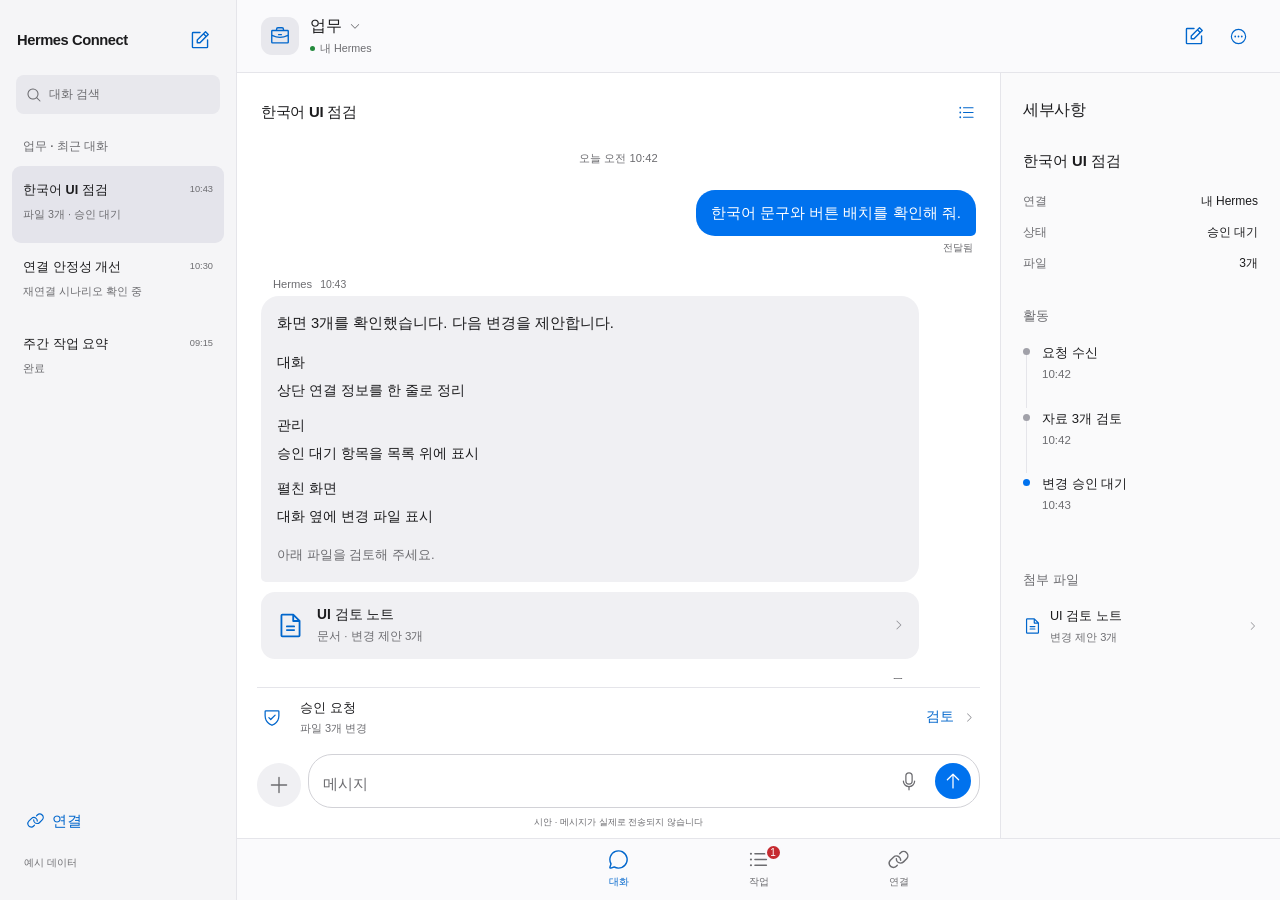
==== commit 0ce5521e: "feat(design): add dark profiles and Javis voice with Phosphor icons" ====
--- a/design/uiux-preview/app.html
+++ b/design/uiux-preview/app.html
@@ -6,12 +6,13 @@
     <meta name="robots" content="noindex,nofollow" />
     <title>Hermes-Connect · UI 시안</title>
     <link rel="icon" href="assets/hermes.svg" type="image/svg+xml" />
-    <link rel="stylesheet" href="app.css?v=2" />
+    <script src="appearance.js?v=5"></script>
+    <link rel="stylesheet" href="app.css?v=5" />
   </head>
   <body>
     <div id="app"></div>
     <dialog id="sheet" aria-labelledby="sheet-title"></dialog>
     <div id="toast" role="status" aria-live="polite"></div>
-    <script type="module" src="app.js?v=2"></script>
+    <script type="module" src="app.js?v=5"></script>
   </body>
 </html>
--- a/design/uiux-preview/app.css
+++ b/design/uiux-preview/app.css
@@ -1,15 +1,56 @@
 :root {
-  color-scheme: light;
   --font-scale: 1;
   --bg: #fff;
   --grouped: #f2f2f7;
   --surface: #f5f5f7;
+  --panel: #fff;
   --line: #e5e5ea;
   --text: #1c1c1e;
   --muted: #6c6c70;
-  --accent: #007aff;
+  --accent: #0066cc;
+  --fill-accent: #0072ee;
   --accent-ink: #fff;
+  --on-accent: #fff;
   --red: #d92d36;
+  --badge-bg: #c62a30;
+  --chrome: #fafafcf5;
+  --chrome-solid: #fafafc;
+  --composer-bg: #fffffff5;
+  --success: #248a3d;
+  --warning: #c77700;
+  --warning-bg: #fff5e5;
+  --warning-text: #785300;
+  --hover: #e8e8ed88;
+  --action-hover: #007aff08;
+  --scrollbar: #c7c7cc;
+  --incoming: #f0f0f3;
+  --field-border: #d2d2d7;
+  --field-bg: #f9f9fb;
+  --chevron: #929297;
+  --segment-bg: #e6e6eb;
+  --segment-selected: #fff;
+  --outline: #c6c6cc;
+  --completed: #a8a8ae;
+  --accent-tint: #ebf3ff;
+  --code-bg: #fafafa;
+  --diff-remove-text: #9f3037;
+  --diff-remove-bg: #ffebed;
+  --diff-add-text: #21633a;
+  --diff-add-bg: #e8f5eb;
+  --note-accent: #a76500;
+  --note-fill: #a76500;
+  --note-chrome: #fffdf8f5;
+  --note-outline: #cb9633;
+  --note-border: #dcd8ce;
+  --note-bubble: #f5ebd8;
+  --recorder-bg: #f7f7f9;
+  --waveform: #b9b9bf;
+  --record-wave: #d14850;
+  --control-bg: #e8e8ed;
+  --timeline: #a1a1a9;
+  --toast-bg: #29292eea;
+  --context-bg: #fafafb;
+  --selection-bg: #e4e4eb;
   font-family:
     -apple-system, BlinkMacSystemFont, "Apple SD Gothic Neo", "Segoe UI",
     sans-serif;
@@ -17,6 +58,57 @@
   font-synthesis: none;
   -webkit-font-smoothing: antialiased;
 }
+:root[data-appearance="dark"] {
+  --bg: #000;
+  --grouped: #000;
+  --surface: #1c1c1e;
+  --panel: #1c1c1e;
+  --line: #38383a;
+  --text: #f5f5f7;
+  --muted: #a5a5ac;
+  --accent: #409cff;
+  --fill-accent: #006cde;
+  --red: #ff453a;
+  --chrome: #161618f5;
+  --chrome-solid: #161618;
+  --composer-bg: #000000f5;
+  --success: #30d158;
+  --warning: #ffb340;
+  --warning-bg: #302514;
+  --warning-text: #ffd58b;
+  --hover: #3a3a3c88;
+  --action-hover: #409cff16;
+  --scrollbar: #48484a;
+  --incoming: #262629;
+  --field-border: #48484a;
+  --field-bg: #2c2c2e;
+  --chevron: #8e8e93;
+  --segment-bg: #2c2c2e;
+  --segment-selected: #636366;
+  --outline: #636366;
+  --completed: #636366;
+  --accent-tint: #142c47;
+  --code-bg: #111113;
+  --diff-remove-text: #ffa9b6;
+  --diff-remove-bg: #391b23;
+  --diff-add-text: #99dda9;
+  --diff-add-bg: #173422;
+  --note-accent: #e5b445;
+  --note-fill: #9b6000;
+  --note-chrome: #181714f5;
+  --note-outline: #c89c40;
+  --note-border: #454039;
+  --note-bubble: #382c1b;
+  --recorder-bg: #161618;
+  --waveform: #77777e;
+  --record-wave: #ff666e;
+  --control-bg: #38383a;
+  --timeline: #77777e;
+  --toast-bg: #3a3a40f5;
+  --context-bg: #121214;
+  --selection-bg: #38383a;
+}
+
 * {
   box-sizing: border-box;
 }
@@ -129,7 +221,7 @@
   gap: 3px;
   padding: 10px 10px 9px;
   border-bottom: 1px solid var(--line);
-  background: #fafafcf5;
+  background: var(--chrome);
   flex-shrink: 0;
   min-height: 73px;
 }
@@ -176,11 +268,11 @@
   height: 5px;
   border-radius: 50%;
   display: inline-block;
-  background: #248a3d;
+  background: var(--success);
   flex-shrink: 0;
 }
 .status-dot.disconnected {
-  background: #c77700;
+  background: var(--warning);
 }
 .header-actions {
   display: flex;
@@ -204,12 +296,12 @@
 .header-actions .icon-btn:last-child svg {
   width: 19px;
   height: 19px;
-  border: 1.5px solid currentColor;
+  border: 0;
   border-radius: 50%;
-  padding: 1px;
+  padding: 0;
 }
 .icon-btn:hover {
-  background: #e8e8ed88;
+  background: var(--hover);
 }
 .btn {
   display: inline-flex;
@@ -225,10 +317,10 @@
   color: var(--accent);
 }
 .btn:hover {
-  background: #007aff08;
+  background: var(--action-hover);
 }
 .btn.primary {
-  background: var(--accent);
+  background: var(--fill-accent);
   color: var(--accent-ink);
 }
 .btn.primary:hover {
@@ -281,7 +373,7 @@
   padding: 20px 18px 8px;
   overscroll-behavior: contain;
   scrollbar-width: thin;
-  scrollbar-color: #c7c7cc transparent;
+  scrollbar-color: var(--scrollbar) transparent;
 }
 .conversation-date {
   text-align: center;
@@ -294,8 +386,8 @@
   margin: 16px 0 0 auto;
   max-width: 87%;
   width: fit-content;
-  background: var(--accent);
-  color: #fff;
+  background: var(--fill-accent);
+  color: var(--on-accent);
   border-radius: 19px 19px 5px 19px;
   font-size: 0.95rem;
   line-height: 1.6;
@@ -324,7 +416,7 @@
   font-size: 0.65rem;
 }
 .response-content {
-  background: #f0f0f3;
+  background: var(--incoming);
   border-radius: 18px 18px 18px 5px;
   padding: 15px 16px;
   font-size: 0.92rem;
@@ -359,7 +451,7 @@
   text-align: left;
   width: 100%;
   margin-top: 10px;
-  background: #f0f0f3;
+  background: var(--incoming);
   border-radius: 14px;
   padding: 13px 14px;
 }
@@ -375,10 +467,9 @@
 .document-icon svg {
   width: 29px;
   height: 35px;
-  stroke-width: 1.25;
 }
 .document-icon.note {
-  color: #b57500;
+  color: var(--note-accent);
 }
 .artifact-card > span:nth-child(2) {
   flex: 1;
@@ -397,7 +488,7 @@
 }
 .artifact-card > svg {
   width: 13px;
-  color: #929297;
+  color: var(--chevron);
 }
 .message-meta {
   display: flex;
@@ -418,7 +509,7 @@
 .composer-wrap {
   flex-shrink: 0;
   padding: 8px 13px 6px;
-  background: #fffffff5;
+  background: var(--composer-bg);
   max-height: 45%;
   overflow: auto;
 }
@@ -428,8 +519,8 @@
   gap: 7px;
 }
 .composer > .icon-btn {
-  background: #f0f0f3;
-  color: #646469;
+  background: var(--incoming);
+  color: var(--muted);
   margin-bottom: 1px;
 }
 .input-shell {
@@ -437,7 +528,7 @@
   align-items: flex-end;
   min-width: 0;
   flex: 1;
-  border: 1px solid #d2d2d7;
+  border: 1px solid var(--field-border);
   border-radius: 24px;
   padding: 4px;
 }
@@ -457,13 +548,13 @@
   min-height: 38px;
 }
 .input-shell textarea::placeholder {
-  color: #747478;
+  color: var(--muted);
 }
 .input-shell .icon-btn {
   min-width: 34px;
   min-height: 36px;
   padding: 7px;
-  color: #747478;
+  color: var(--muted);
   align-self: flex-end;
 }
 .input-shell .icon-btn svg {
@@ -475,8 +566,8 @@
   place-items: center;
   min-width: 36px;
   min-height: 36px;
-  background: var(--accent);
-  color: #fff;
+  background: var(--fill-accent);
+  color: var(--on-accent);
   border-radius: 50%;
   padding: 7px;
   align-self: flex-end;
@@ -484,7 +575,6 @@
 .send-button svg {
   width: 20px;
   height: 20px;
-  stroke-width: 2;
 }
 .composer-note {
   display: block;
@@ -537,7 +627,7 @@
 .focus-approval > svg:last-child {
   width: 12px;
   height: 17px;
-  color: #b0b0b5;
+  color: var(--chevron);
 }
 .approval-card {
   margin: 18px 0;
@@ -583,7 +673,7 @@
   color: var(--muted);
 }
 .decision-receipt svg {
-  color: #248a3d;
+  color: var(--success);
   width: 18px;
 }
 .bottom-nav {
@@ -591,7 +681,7 @@
   align-items: stretch;
   justify-content: space-around;
   flex-shrink: 0;
-  background: #fafafcf2;
+  background: var(--chrome);
   border-top: 1px solid var(--line);
   padding: 5px 12px max(7px, env(safe-area-inset-bottom));
   backdrop-filter: blur(16px);
@@ -606,7 +696,7 @@
   flex-direction: column;
   gap: 4px;
   padding: 4px 8px;
-  color: #76767b;
+  color: var(--muted);
 }
 .bottom-nav > button[aria-current] {
   color: var(--accent);
@@ -618,7 +708,6 @@
 .bottom-nav > button > svg {
   width: 23px;
   height: 23px;
-  stroke-width: 1.75;
 }
 .nav-count {
   position: absolute;
@@ -626,9 +715,9 @@
   right: 12px;
   display: grid;
   place-items: center;
-  background: var(--red);
-  color: #fff;
-  border: 2px solid #fafafc;
+  background: var(--badge-bg);
+  color: var(--on-accent);
+  border: 2px solid var(--chrome-solid);
   min-width: 17px;
   height: 17px;
   border-radius: 50%;
@@ -642,9 +731,9 @@
   justify-content: space-between;
   gap: 9px;
   flex-shrink: 0;
-  background: #fff5e5;
+  background: var(--warning-bg);
   padding: 3px 15px;
-  color: #785300;
+  color: var(--warning-text);
   font-size: 0.75rem;
   line-height: 1.6;
 }
@@ -677,7 +766,7 @@
 .studio-switch {
   display: flex;
   padding: 3px;
-  background: #e6e6eb;
+  background: var(--segment-bg);
   border-radius: 9px;
   gap: 2px;
   flex-shrink: 0;
@@ -697,7 +786,7 @@
 .task-filters > button[aria-pressed="true"],
 .result-tabs > button[aria-selected="true"],
 .studio-switch > button[aria-selected="true"] {
-  background: #fff;
+  background: var(--segment-selected);
   box-shadow: 0 2px 5px #00000012;
   font-weight: 550;
 }
@@ -718,7 +807,7 @@
   color: var(--muted);
 }
 .task-list {
-  background: #fff;
+  background: var(--panel);
   border-radius: 12px;
   padding: 0 15px;
   overflow: hidden;
@@ -742,7 +831,7 @@
   width: 23px;
   height: 23px;
   flex-shrink: 0;
-  border: 1.5px solid #c6c6cc;
+  border: 1.5px solid var(--outline);
   border-radius: 50%;
 }
 .task-circle.approval {
@@ -753,9 +842,9 @@
   color: var(--accent);
 }
 .task-circle.done {
-  border-color: #a8a8ae;
-  background: #a8a8ae;
-  color: #fff;
+  border-color: var(--completed);
+  background: var(--completed);
+  color: var(--on-accent);
 }
 .task-circle svg {
   width: 20px;
@@ -782,7 +871,7 @@
   margin-top: 6px;
 }
 .task-row > svg {
-  color: #b4b4ba;
+  color: var(--chevron);
   width: 12px;
   height: 17px;
 }
@@ -804,7 +893,7 @@
 .local-reply {
   max-width: 94%;
   width: fit-content;
-  background: #f0f0f3;
+  background: var(--incoming);
   border-radius: 18px 18px 18px 5px;
   padding: 14px 16px;
   margin: 18px 0;
@@ -828,7 +917,7 @@
   font-size: 0.86rem;
 }
 .settings-group {
-  background: #fff;
+  background: var(--panel);
   border-radius: 12px;
   padding: 0 16px;
 }
@@ -851,7 +940,7 @@
 .settings-row > svg:last-child {
   width: 11px;
   height: 16px;
-  color: #b6b6bc;
+  color: var(--chevron);
 }
 .settings-row .row-value {
   margin-left: auto;
@@ -885,7 +974,7 @@
   width: 46px;
   height: 46px;
   border-radius: 11px;
-  background: #ebf3ff;
+  background: var(--accent-tint);
   color: var(--accent);
   flex-shrink: 0;
   margin-right: 3px;
@@ -903,8 +992,8 @@
 .setting-icon {
   display: grid;
   place-items: center;
-  background: var(--accent);
-  color: #fff;
+  background: var(--fill-accent);
+  color: var(--on-accent);
   border-radius: 6px;
   width: 27px;
   height: 27px;
@@ -1022,7 +1111,7 @@
 .file-item > svg:last-child {
   width: 11px;
   height: 16px;
-  color: #b3b3b9;
+  color: var(--chevron);
 }
 .file-summary {
   font-size: 0.71rem;
@@ -1071,7 +1160,7 @@
   overflow: auto;
   border: 1px solid var(--line);
   border-radius: 8px;
-  background: #fafafa;
+  background: var(--code-bg);
   font-size: 0.68rem;
   line-height: 2.25;
   padding: 12px 0;
@@ -1084,15 +1173,15 @@
   padding: 0 12px;
 }
 .code-context {
-  color: #68686d;
+  color: var(--muted);
 }
 .code-minus {
-  color: #9f3037;
-  background: #ffebed;
+  color: var(--diff-remove-text);
+  background: var(--diff-remove-bg);
 }
 .code-plus {
-  color: #21633a;
-  background: #e8f5eb;
+  color: var(--diff-add-text);
+  background: var(--diff-add-bg);
 }
 .terminal {
   font-family: ui-monospace, "SFMono-Regular", Consolas, monospace;
@@ -1132,11 +1221,12 @@
   margin: 3px 0 27px;
 }
 .theme-paper {
-  --accent: #a76500;
+  --accent: var(--note-accent);
+  --fill-accent: var(--note-fill);
 }
 .theme-paper .app-header,
 .theme-paper .bottom-nav {
-  background: #fffdf8f5;
+  background: var(--note-chrome);
 }
 .theme-paper .chat-scroll {
   padding: 20px 23px 15px;
@@ -1179,7 +1269,7 @@
 .note-checklist li > span {
   width: 19px;
   height: 19px;
-  border: 1.5px solid #cb9633;
+  border: 1.5px solid var(--note-outline);
   border-radius: 50%;
   flex-shrink: 0;
   margin-top: 4px;
@@ -1212,7 +1302,7 @@
 }
 .note-attachment > svg:last-child {
   width: 12px;
-  color: #b3b3b9;
+  color: var(--chevron);
 }
 .note-caption {
   font-size: 0.75rem;
@@ -1220,10 +1310,10 @@
   margin: 15px 0 22px;
 }
 .theme-paper .input-shell {
-  border-color: #dcd8ce;
+  border-color: var(--note-border);
 }
 .theme-paper .user-message {
-  background: #f5ebd8;
+  background: var(--note-bubble);
   color: var(--text);
 }
 .theme-paper .focus-approval {
@@ -1280,7 +1370,7 @@
 .recording-row > svg {
   width: 12px;
   height: 16px;
-  color: #b5b5bb;
+  color: var(--chevron);
 }
 .voice-current {
   display: flex;
@@ -1309,11 +1399,11 @@
 }
 .voice-current > svg:last-child {
   width: 11px;
-  color: #b5b5bb;
+  color: var(--chevron);
 }
 .recorder {
   border-top: 1px solid var(--line);
-  background: #f7f7f9;
+  background: var(--recorder-bg);
   padding: 22px 22px 12px;
   flex-shrink: 0;
 }
@@ -1347,7 +1437,7 @@
   width: 3px;
   flex: 0 0 3px;
   height: var(--bar-height);
-  background: #b9b9bf;
+  background: var(--waveform);
   border-radius: 2px;
 }
 .waveform:before {
@@ -1357,7 +1447,7 @@
   right: 0;
   top: 50%;
   height: 1px;
-  background: #d9d9df;
+  background: var(--line);
 }
 .playhead {
   position: absolute;
@@ -1375,12 +1465,12 @@
 .record-button {
   display: grid;
   place-items: center;
-  border: 2px solid #b4b4bc;
+  border: 2px solid var(--outline);
   width: 66px;
   height: 66px;
   border-radius: 50%;
   padding: 5px;
-  background: #fff;
+  background: var(--panel);
 }
 .record-button > span {
   display: block;
@@ -1399,20 +1489,20 @@
   border-radius: 5px;
 }
 .recorder.recording .waveform > span {
-  background: #d14850;
+  background: var(--record-wave);
 }
 .voice-panel .composer-note {
   margin-top: 0;
 }
 .theme-pulse .bottom-nav {
-  background: #f7f7f9;
+  background: var(--recorder-bg);
 }
 .theme-pulse .bottom-nav > button[aria-current] {
   color: var(--accent);
 }
 dialog {
   color: var(--text);
-  background: #fff;
+  background: var(--panel);
   border: 0;
   border-radius: 20px;
   padding: 0;
@@ -1435,7 +1525,7 @@
   gap: 9px;
   padding: 14px 18px 12px;
   border-bottom: 1px solid var(--line);
-  background: #fafafcf5;
+  background: var(--chrome);
   backdrop-filter: blur(12px);
 }
 .sheet-header h2 {
@@ -1445,7 +1535,7 @@
   min-width: 36px;
   min-height: 36px;
   color: var(--muted);
-  background: #e8e8ed;
+  background: var(--control-bg);
   padding: 9px;
 }
 .sheet-header .icon-btn svg {
@@ -1465,7 +1555,7 @@
   align-items: center;
   gap: 12px;
   padding: 15px;
-  background: #f2f2f7;
+  background: var(--grouped);
   border-radius: 11px;
 }
 .sheet-callout > svg {
@@ -1491,7 +1581,7 @@
   flex: 1;
 }
 .sheet-actions > .btn:first-child {
-  background: #f2f2f7;
+  background: var(--grouped);
   color: var(--red);
 }
 .review-files {
@@ -1545,8 +1635,8 @@
 .text-field {
   display: block;
   width: 100%;
-  border: 1px solid #d1d1d6;
-  background: #f9f9fb;
+  border: 1px solid var(--field-border);
+  background: var(--field-bg);
   color: var(--text);
   padding: 13px;
   border-radius: 9px;
@@ -1587,17 +1677,17 @@
 .timeline-dot {
   width: 7px;
   height: 7px;
-  background: #c6c6cc;
+  background: var(--outline);
   border-radius: 50%;
   position: relative;
   margin-top: 6px;
   flex-shrink: 0;
 }
 .timeline-dot.done {
-  background: #a1a1a9;
+  background: var(--timeline);
 }
 .timeline-dot.waiting {
-  background: var(--accent);
+  background: var(--fill-accent);
 }
 .timeline strong {
   font-size: 0.82rem;
@@ -1622,8 +1712,8 @@
   max-width: calc(100% - 32px);
   width: max-content;
   padding: 13px 18px;
-  background: #29292eea;
-  color: #fff;
+  background: var(--toast-bg);
+  color: var(--on-accent);
   border-radius: 12px;
   font-size: 0.83rem;
   line-height: 1.65;
@@ -1660,7 +1750,7 @@
     padding: 25px 22px;
     border-left: 1px solid var(--line);
     overflow: auto;
-    background: #fafafb;
+    background: var(--context-bg);
   }
   .context-rail > h2 {
     font-size: 1rem;
@@ -1715,7 +1805,7 @@
   }
   .file-row > svg:last-child {
     width: 11px;
-    color: #b1b1b9;
+    color: var(--chevron);
   }
   .chat-scroll {
     padding: 24px 24px 10px;
@@ -1752,7 +1842,7 @@
     flex: 1;
     min-width: 0;
     border-left: 1px solid var(--line);
-    background: #fff;
+    background: var(--panel);
   }
   .theme-studio .chat-scroll {
     padding: 22px 18px 8px;
@@ -1785,7 +1875,7 @@
     flex-direction: column;
     width: 237px;
     flex-shrink: 0;
-    background: #f5f5f7;
+    background: var(--surface);
     border-right: 1px solid var(--line);
     padding: 18px 12px;
     overflow: auto;
@@ -1816,7 +1906,7 @@
     text-align: left;
     font-size: 0.77rem;
     color: var(--muted);
-    background: #e8e8ed;
+    background: var(--control-bg);
     border-radius: 8px;
     padding: 10px;
     min-height: 39px;
@@ -1864,7 +1954,7 @@
     padding-top: 4px;
   }
   .session-item.active {
-    background: #e4e4eb;
+    background: var(--selection-bg);
   }
   .sidebar-bottom {
     margin-top: auto;
@@ -2025,3 +2115,570 @@
 .studio-switch > button {
   min-height: 44px;
 }
+
+.appearance-options {
+  display: flex;
+  flex-wrap: wrap;
+  gap: 7px;
+  margin: 12px 0 25px;
+}
+.appearance-options .btn {
+  flex: 1;
+  border: 1px solid var(--line);
+}
+.appearance-options .btn[aria-pressed="true"] {
+  background: var(--fill-accent);
+  color: var(--on-accent);
+  border-color: transparent;
+}
+.settings-section-label {
+  font-size: 0.85rem;
+  font-weight: 600;
+  margin: 8px 0 10px;
+}
+
+/* The active profile owns the visible conversation and approval context. */
+.app-header {
+  display: flex;
+  justify-content: space-between;
+  gap: 12px;
+  padding: 12px 17px;
+}
+.profile-switch {
+  display: flex;
+  align-items: center;
+  gap: 11px;
+  min-width: 0;
+  min-height: 48px;
+  padding: 0;
+  text-align: left;
+}
+.profile-avatar {
+  display: grid;
+  place-items: center;
+  width: 38px;
+  height: 38px;
+  flex-shrink: 0;
+  border-radius: 11px;
+  background: var(--control-bg);
+  color: var(--accent);
+}
+.profile-avatar svg {
+  width: 22px;
+  height: 22px;
+}
+.profile-identity {
+  min-width: 0;
+}
+.profile-identity strong {
+  display: flex;
+  align-items: center;
+  gap: 7px;
+  font-size: 1rem;
+  line-height: 1.5;
+}
+.profile-identity strong svg {
+  width: 12px;
+  height: 12px;
+  color: var(--muted);
+}
+.profile-identity small {
+  display: flex;
+  align-items: center;
+  gap: 5px;
+  font-size: 0.67rem;
+  color: var(--muted);
+  margin-top: 2px;
+  line-height: 1.6;
+  overflow-wrap: anywhere;
+}
+.chat-session-heading {
+  display: flex;
+  align-items: center;
+  justify-content: space-between;
+  gap: 10px;
+  width: 100%;
+  min-height: 44px;
+  padding: 0 0 13px;
+  margin: 0 0 10px;
+  text-align: left;
+}
+.chat-session-heading strong {
+  font-size: 0.93rem;
+  line-height: 1.6;
+  letter-spacing: -0.02em;
+}
+.chat-session-heading svg {
+  color: var(--accent);
+  width: 19px;
+  height: 19px;
+}
+.profile-options {
+  background: var(--surface);
+  padding: 0 14px;
+  border-radius: 12px;
+}
+.profile-option {
+  display: flex;
+  align-items: center;
+  gap: 13px;
+  width: 100%;
+  padding: 20px 0;
+  text-align: left;
+  border-bottom: 1px solid var(--line);
+}
+.profile-option:last-child {
+  border-bottom: 0;
+}
+.profile-option > .profile-avatar {
+  width: 42px;
+  height: 42px;
+}
+.profile-option > span:nth-child(2) {
+  flex: 1;
+  min-width: 0;
+}
+.profile-option strong {
+  display: block;
+  font-size: 1rem;
+  line-height: 1.5;
+}
+.profile-option small {
+  display: block;
+  color: var(--muted);
+  font-size: 0.75rem;
+  line-height: 1.6;
+  margin-top: 4px;
+}
+.profile-option > svg {
+  color: var(--accent);
+  width: 20px;
+}
+.profile-option[aria-pressed="true"] strong {
+  color: var(--accent);
+}
+.approval-profile {
+  display: flex;
+  align-items: center;
+  gap: 7px;
+  color: var(--muted);
+  font-size: 0.85rem;
+  margin-bottom: 16px;
+}
+.approval-profile svg {
+  width: 18px;
+  height: 18px;
+}
+@media (max-width: 359px) {
+  .app-header {
+    padding: 10px 12px;
+    gap: 8px;
+  }
+  .profile-switch {
+    gap: 8px;
+  }
+  .profile-avatar {
+    width: 32px;
+    height: 32px;
+  }
+}
+@media (min-width: 720px) {
+  .app-header {
+    padding-left: 24px;
+    padding-right: 20px;
+  }
+}
+
+/* Voice has a focused assistant identity; the rest of the app stays neutral. */
+:root {
+  --voice-accent: #006c82;
+  --voice-soft: #d1e5e9;
+  --voice-line: #b5d1d7;
+  --voice-halo: #e5f2f4;
+}
+:root[data-appearance="dark"] {
+  --voice-accent: #70d8e8;
+  --voice-soft: #12323b;
+  --voice-line: #24515b;
+  --voice-halo: #10242b;
+}
+.javis-voice {
+  padding: 25px 22px 13px;
+  align-items: center;
+  background: var(--bg);
+}
+.javis-top {
+  text-align: center;
+  flex-shrink: 0;
+}
+.javis-name {
+  font-size: 0.67rem;
+  letter-spacing: 0.3em;
+  font-weight: 600;
+  color: var(--voice-accent);
+}
+.javis-top h1 {
+  font-size: 1.55rem;
+  font-weight: 500;
+  letter-spacing: -0.035em;
+  margin: 12px 0 9px;
+}
+.javis-top > p {
+  font-size: 0.74rem;
+  color: var(--muted);
+  line-height: 1.7;
+}
+.voice-visual {
+  position: relative;
+  width: min(250px, 100%);
+  min-height: 250px;
+  display: grid;
+  place-items: center;
+  flex: 1;
+  margin: 14px 0;
+}
+.voice-orbit {
+  position: absolute;
+  border-radius: 50%;
+}
+.outer-orbit {
+  width: 224px;
+  height: 224px;
+  border: 1px solid var(--voice-line);
+}
+.outer-orbit:after {
+  content: "";
+  position: absolute;
+  inset: -2px;
+  border: 2px solid transparent;
+  border-top-color: var(--voice-accent);
+  border-bottom-color: var(--voice-line);
+  border-radius: 50%;
+  transform: rotate(35deg);
+  opacity: 0.7;
+}
+.inner-orbit {
+  width: 190px;
+  height: 190px;
+  border: 1px solid var(--voice-line);
+}
+.voice-ticks {
+  position: absolute;
+  width: 248px;
+  height: 248px;
+  background: repeating-conic-gradient(
+    var(--voice-line) 0deg 1deg,
+    transparent 1deg 12deg
+  );
+  border-radius: 50%;
+  mask: radial-gradient(transparent 66%, #000 67%, #000 69%, transparent 70%);
+}
+.voice-core {
+  position: relative;
+  width: 154px;
+  height: 154px;
+  border: 1px solid var(--voice-line);
+  border-radius: 50%;
+  display: flex;
+  align-items: center;
+  justify-content: center;
+  flex-direction: column;
+  gap: 13px;
+  background: radial-gradient(circle, var(--voice-halo), transparent 72%);
+}
+.voice-signal {
+  display: flex;
+  align-items: center;
+  justify-content: center;
+  gap: 6px;
+  height: 60px;
+}
+.voice-signal > span {
+  display: block;
+  width: 3px;
+  height: calc(var(--signal-height) * 0.5);
+  background: var(--voice-accent);
+  border-radius: 3px;
+}
+.core-label {
+  color: var(--voice-accent);
+  font-size: 9px;
+  letter-spacing: 0.14em;
+}
+.phase-listening .voice-signal > span,
+.phase-speaking .voice-signal > span {
+  animation: voice-signal 1.1s ease-in-out infinite alternate;
+  animation-delay: var(--signal-delay);
+}
+.phase-listening .outer-orbit:after,
+.phase-thinking .outer-orbit:after,
+.phase-speaking .outer-orbit:after {
+  animation: voice-orbit 9s linear infinite;
+}
+.phase-thinking .voice-core {
+  animation: voice-thinking 1.8s ease-in-out infinite;
+}
+.voice-inline-transcript {
+  width: 100%;
+}
+.compact-transcript .transcript-empty {
+  display: none;
+}
+.voice-transcript {
+  font-size: 0.87rem;
+  line-height: 1.85;
+}
+.voice-line {
+  padding: 12px 0;
+}
+.voice-line > span {
+  display: block;
+  color: var(--muted);
+  font-size: 0.65rem;
+  font-weight: 500;
+  margin-bottom: 6px;
+  letter-spacing: 0.04em;
+}
+.voice-line p {
+  font-size: 0.88rem;
+  line-height: 1.85;
+}
+.voice-line.assistant-line > span {
+  color: var(--voice-accent);
+}
+.voice-line.assistant-line {
+  border-top: 1px solid var(--line);
+}
+.compact-transcript {
+  margin-bottom: 20px;
+}
+.compact-transcript .voice-line {
+  padding: 9px 0;
+}
+.transcript-empty,
+.transcript-processing {
+  color: var(--muted);
+  font-size: 0.79rem;
+  line-height: 1.8;
+}
+.javis-bottom {
+  width: 100%;
+  margin-top: auto;
+  flex-shrink: 0;
+}
+.javis-task {
+  display: flex;
+  align-items: center;
+  gap: 10px;
+  text-align: left;
+  width: 100%;
+  padding: 13px 0;
+  border-top: 1px solid var(--line);
+  border-bottom: 1px solid var(--line);
+}
+.javis-task > span {
+  flex: 1;
+  min-width: 0;
+}
+.javis-task strong {
+  display: block;
+  font-size: 0.81rem;
+  font-weight: 500;
+  line-height: 1.6;
+}
+.javis-task small {
+  display: block;
+  color: var(--muted);
+  font-size: 0.7rem;
+  margin-top: 4px;
+}
+.javis-task > svg:first-child {
+  width: 20px;
+  color: var(--voice-accent);
+}
+.javis-task > svg:last-child {
+  width: 12px;
+  color: var(--muted);
+}
+.javis-controls {
+  display: flex;
+  align-items: center;
+  justify-content: space-between;
+  gap: 18px;
+  padding: 22px 3px 12px;
+}
+.voice-secondary {
+  display: flex;
+  flex-direction: column;
+  align-items: center;
+  justify-content: center;
+  gap: 7px;
+  color: var(--muted);
+  min-width: 52px;
+  min-height: 55px;
+  padding: 4px;
+}
+.voice-secondary svg {
+  width: 22px;
+  height: 22px;
+}
+.voice-secondary span {
+  font-size: 0.66rem;
+}
+.javis-talk {
+  display: flex;
+  flex-direction: column;
+  align-items: center;
+  justify-content: center;
+  gap: 8px;
+  color: var(--text);
+  min-height: 76px;
+  min-width: 94px;
+  padding: 13px 18px;
+  border: 1px solid var(--voice-line);
+  border-radius: 22px;
+  background: var(--voice-halo);
+}
+.javis-talk svg {
+  width: 25px;
+  height: 25px;
+  color: var(--voice-accent);
+}
+.javis-talk span {
+  font-size: 0.76rem;
+  font-weight: 500;
+}
+.javis-voice .composer-note {
+  margin-top: 2px;
+}
+.voice-context {
+  display: none;
+}
+.voice-context-title {
+  display: flex;
+  justify-content: space-between;
+  gap: 10px;
+  align-items: center;
+  margin-bottom: 24px;
+}
+.voice-context-title h2 {
+  font-size: 1rem;
+}
+.voice-context-task {
+  margin-top: auto;
+  padding-top: 28px;
+}
+.voice-context-task .small-heading {
+  display: block;
+  margin-top: 0;
+}
+.voice-context-note {
+  font-size: 0.69rem;
+  color: var(--muted);
+  line-height: 1.8;
+  padding-top: 20px;
+}
+.voice-history-list article {
+  border-bottom: 1px solid var(--line);
+  padding: 17px 0;
+}
+.voice-history-list article:first-child {
+  padding-top: 0;
+}
+.voice-history-list article > span {
+  color: var(--muted);
+  font-size: 0.75rem;
+}
+.voice-history-list h3 {
+  font-size: 0.91rem;
+  margin: 10px 0;
+}
+.voice-history-list p {
+  font-size: 0.88rem;
+  line-height: 1.8;
+}
+@media (min-width: 720px) {
+  .voice-context {
+    display: flex;
+    flex-direction: column;
+    flex-basis: 320px;
+  }
+  .voice-inline-transcript {
+    display: none;
+  }
+  .javis-voice {
+    padding: 30px 30px 17px;
+  }
+  .voice-visual {
+    margin: 20px 0;
+  }
+}
+@media (max-height: 650px) {
+  .javis-voice {
+    padding-top: 18px;
+  }
+  .voice-visual {
+    min-height: 190px;
+    margin: 0;
+    transform: scale(0.8);
+  }
+  .javis-controls {
+    padding-top: 14px;
+  }
+}
+@keyframes voice-signal {
+  to {
+    height: var(--signal-height);
+    opacity: 0.65;
+  }
+}
+@keyframes voice-orbit {
+  to {
+    transform: rotate(395deg);
+  }
+}
+@keyframes voice-thinking {
+  50% {
+    opacity: 0.45;
+  }
+}
+@media (prefers-reduced-motion: reduce) {
+  .javis-voice *,
+  .javis-voice *::after {
+    animation: none !important;
+    transition: none !important;
+  }
+}
+
+.javis-voice {
+  overflow: hidden;
+  align-items: stretch;
+  padding-top: 0;
+}
+.javis-stage {
+  display: flex;
+  flex: 1;
+  min-height: 0;
+  flex-direction: column;
+  align-items: center;
+  overflow: auto;
+  padding-top: 25px;
+  scrollbar-width: thin;
+  scrollbar-color: var(--scrollbar) transparent;
+}
+.javis-bottom {
+  background: var(--bg);
+}
+@media (min-width: 720px) {
+  .javis-voice {
+    padding-top: 0;
+  }
+  .javis-stage {
+    padding-top: 30px;
+  }
+}
+@media (max-height: 650px) {
+  .javis-stage {
+    padding-top: 18px;
+  }
+}
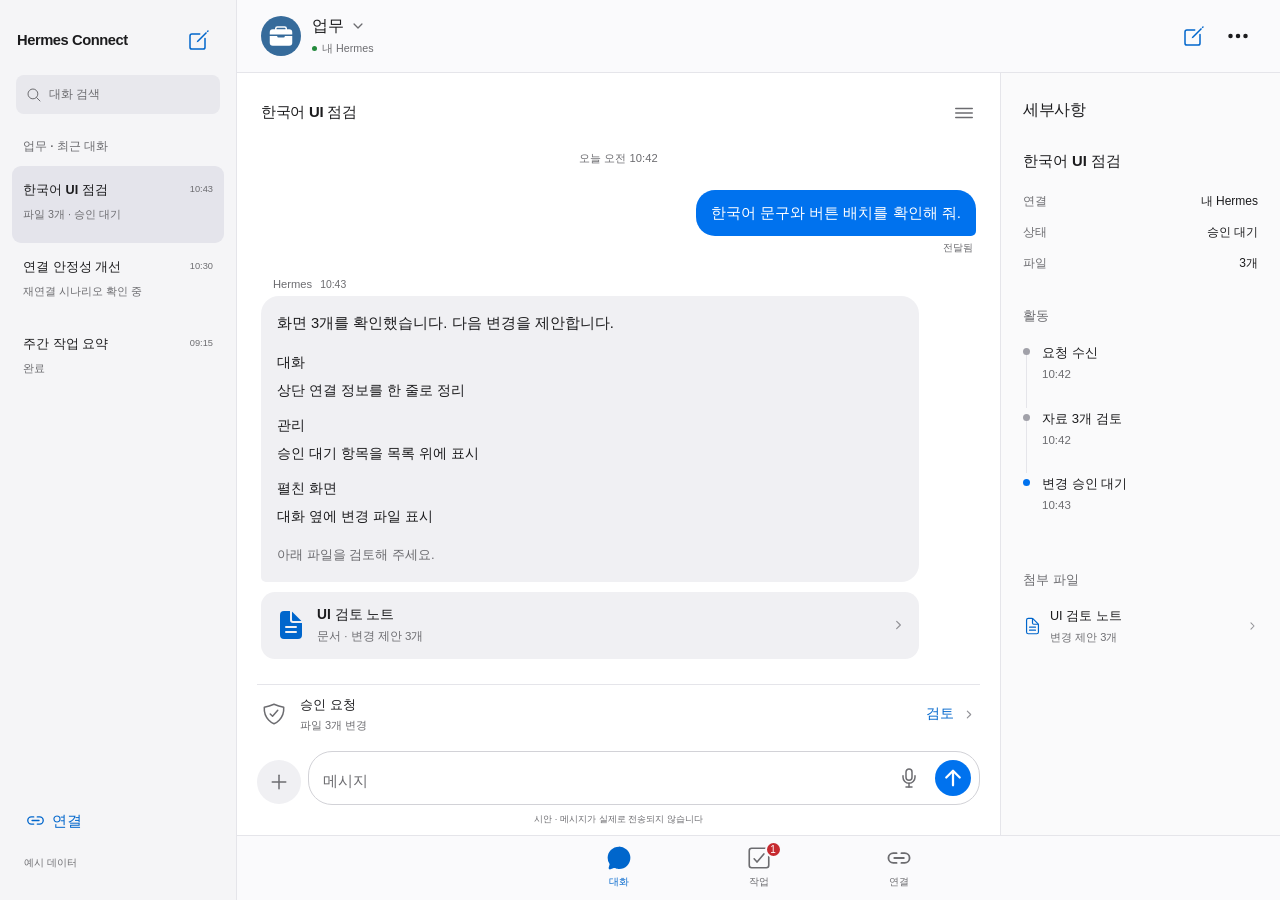
==== commit 70eb1d66: "design: refine preview icon hierarchy with Ionicons" ====
--- a/design/uiux-preview/app.html
+++ b/design/uiux-preview/app.html
@@ -6,13 +6,13 @@
     <meta name="robots" content="noindex,nofollow" />
     <title>Hermes-Connect · UI 시안</title>
     <link rel="icon" href="assets/hermes.svg" type="image/svg+xml" />
-    <script src="appearance.js?v=5"></script>
-    <link rel="stylesheet" href="app.css?v=5" />
+    <script src="appearance.js?v=6"></script>
+    <link rel="stylesheet" href="app.css?v=6" />
   </head>
   <body>
     <div id="app"></div>
     <dialog id="sheet" aria-labelledby="sheet-title"></dialog>
     <div id="toast" role="status" aria-live="polite"></div>
-    <script type="module" src="app.js?v=5"></script>
+    <script type="module" src="app.js?v=6"></script>
   </body>
 </html>
--- a/design/uiux-preview/app.css
+++ b/design/uiux-preview/app.css
@@ -143,8 +143,8 @@
   color: var(--accent);
 }
 svg {
-  width: 22px;
-  height: 22px;
+  width: 24px;
+  height: 24px;
   flex-shrink: 0;
   vertical-align: middle;
 }
@@ -294,11 +294,11 @@
   padding: 8px;
 }
 .header-actions .icon-btn:last-child svg {
-  width: 19px;
-  height: 19px;
-  border: 0;
-  border-radius: 50%;
-  padding: 0;
+  width: 24px;
+  height: 24px;
+}
+.header-actions .icon-btn:last-child {
+  color: var(--text);
 }
 .icon-btn:hover {
   background: var(--hover);
@@ -465,8 +465,8 @@
   flex-shrink: 0;
 }
 .document-icon svg {
-  width: 29px;
-  height: 35px;
+  width: 32px;
+  height: 32px;
 }
 .document-icon.note {
   color: var(--note-accent);
@@ -558,8 +558,8 @@
   align-self: flex-end;
 }
 .input-shell .icon-btn svg {
-  width: 20px;
-  height: 20px;
+  width: 24px;
+  height: 24px;
 }
 .send-button {
   display: grid;
@@ -573,8 +573,8 @@
   align-self: flex-end;
 }
 .send-button svg {
-  width: 20px;
-  height: 20px;
+  width: 24px;
+  height: 24px;
 }
 .composer-note {
   display: block;
@@ -598,11 +598,11 @@
 .focus-approval > .approval-icon {
   width: 29px;
   flex-shrink: 0;
-  color: var(--accent);
+  color: var(--muted);
 }
 .approval-icon svg {
-  width: 20px;
-  height: 22px;
+  width: 24px;
+  height: 24px;
 }
 .focus-approval > span:nth-child(2) {
   flex: 1;
@@ -706,8 +706,8 @@
   font-weight: 500;
 }
 .bottom-nav > button > svg {
-  width: 23px;
-  height: 23px;
+  width: 26px;
+  height: 26px;
 }
 .nav-count {
   position: absolute;
@@ -973,15 +973,13 @@
   place-items: center;
   width: 46px;
   height: 46px;
-  border-radius: 11px;
-  background: var(--accent-tint);
-  color: var(--accent);
+  color: var(--text);
   flex-shrink: 0;
   margin-right: 3px;
 }
 .computer-icon svg {
-  width: 27px;
-  height: 27px;
+  width: 32px;
+  height: 32px;
 }
 .settings-label {
   font-size: 0.8rem;
@@ -992,16 +990,14 @@
 .setting-icon {
   display: grid;
   place-items: center;
-  background: var(--fill-accent);
-  color: var(--on-accent);
-  border-radius: 6px;
-  width: 27px;
-  height: 27px;
+  color: var(--text);
+  width: 28px;
+  height: 28px;
   flex-shrink: 0;
 }
 .setting-icon svg {
-  width: 17px;
-  height: 17px;
+  width: 24px;
+  height: 24px;
 }
 .group-caption {
   font-size: 0.75rem;
@@ -1539,8 +1535,8 @@
   padding: 9px;
 }
 .sheet-header .icon-btn svg {
-  width: 17px;
-  height: 17px;
+  width: 24px;
+  height: 24px;
 }
 .sheet-content {
   padding: 20px;
@@ -2156,16 +2152,25 @@
 .profile-avatar {
   display: grid;
   place-items: center;
-  width: 38px;
-  height: 38px;
+  width: 40px;
+  height: 40px;
   flex-shrink: 0;
-  border-radius: 11px;
-  background: var(--control-bg);
-  color: var(--accent);
+  border-radius: 50%;
+  background: var(--profile-color);
+  color: #fff;
+}
+.profile-work {
+  --profile-color: #366b9b;
+}
+.profile-personal {
+  --profile-color: #805c8b;
+}
+.profile-research {
+  --profile-color: #3c7463;
 }
 .profile-avatar svg {
-  width: 22px;
-  height: 22px;
+  width: 24px;
+  height: 24px;
 }
 .profile-identity {
   min-width: 0;
@@ -2178,8 +2183,8 @@
   line-height: 1.5;
 }
 .profile-identity strong svg {
-  width: 12px;
-  height: 12px;
+  width: 14px;
+  height: 14px;
   color: var(--muted);
 }
 .profile-identity small {
@@ -2209,9 +2214,9 @@
   letter-spacing: -0.02em;
 }
 .chat-session-heading svg {
-  color: var(--accent);
-  width: 19px;
-  height: 19px;
+  color: var(--muted);
+  width: 24px;
+  height: 24px;
 }
 .profile-options {
   background: var(--surface);
@@ -2231,8 +2236,12 @@
   border-bottom: 0;
 }
 .profile-option > .profile-avatar {
-  width: 42px;
-  height: 42px;
+  width: 48px;
+  height: 48px;
+}
+.profile-option > .profile-avatar svg {
+  width: 28px;
+  height: 28px;
 }
 .profile-option > span:nth-child(2) {
   flex: 1;
@@ -2252,10 +2261,8 @@
 }
 .profile-option > svg {
   color: var(--accent);
-  width: 20px;
-}
-.profile-option[aria-pressed="true"] strong {
-  color: var(--accent);
+  width: 24px;
+  height: 24px;
 }
 .approval-profile {
   display: flex;
@@ -2266,8 +2273,8 @@
   margin-bottom: 16px;
 }
 .approval-profile svg {
-  width: 18px;
-  height: 18px;
+  width: 20px;
+  height: 20px;
 }
 @media (max-width: 359px) {
   .app-header {
@@ -2519,8 +2526,8 @@
   padding: 4px;
 }
 .voice-secondary svg {
-  width: 22px;
-  height: 22px;
+  width: 24px;
+  height: 24px;
 }
 .voice-secondary span {
   font-size: 0.66rem;
@@ -2540,8 +2547,8 @@
   background: var(--voice-halo);
 }
 .javis-talk svg {
-  width: 25px;
-  height: 25px;
+  width: 28px;
+  height: 28px;
   color: var(--voice-accent);
 }
 .javis-talk span {
@@ -2682,3 +2689,9 @@
     padding-top: 18px;
   }
 }
+
+.text-link svg {
+  width: 16px;
+  height: 16px;
+  margin-left: 4px;
+}
